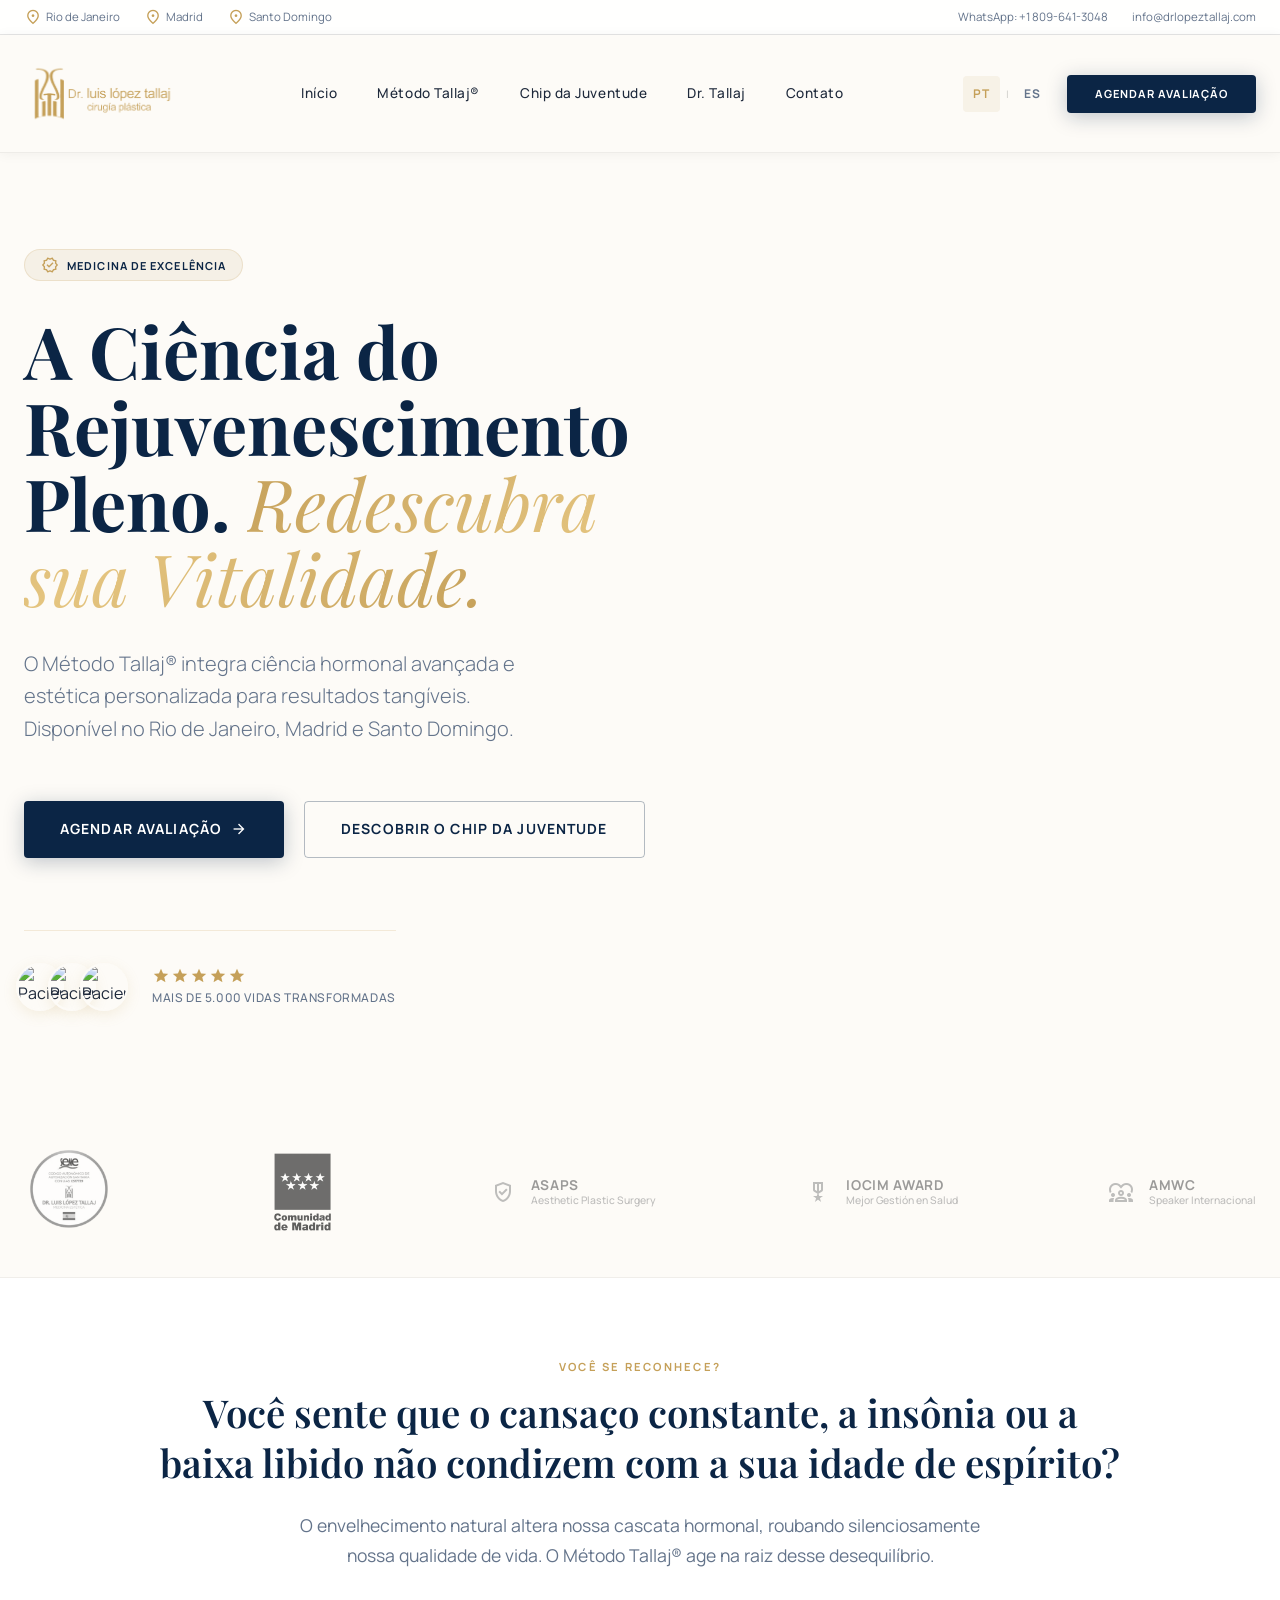
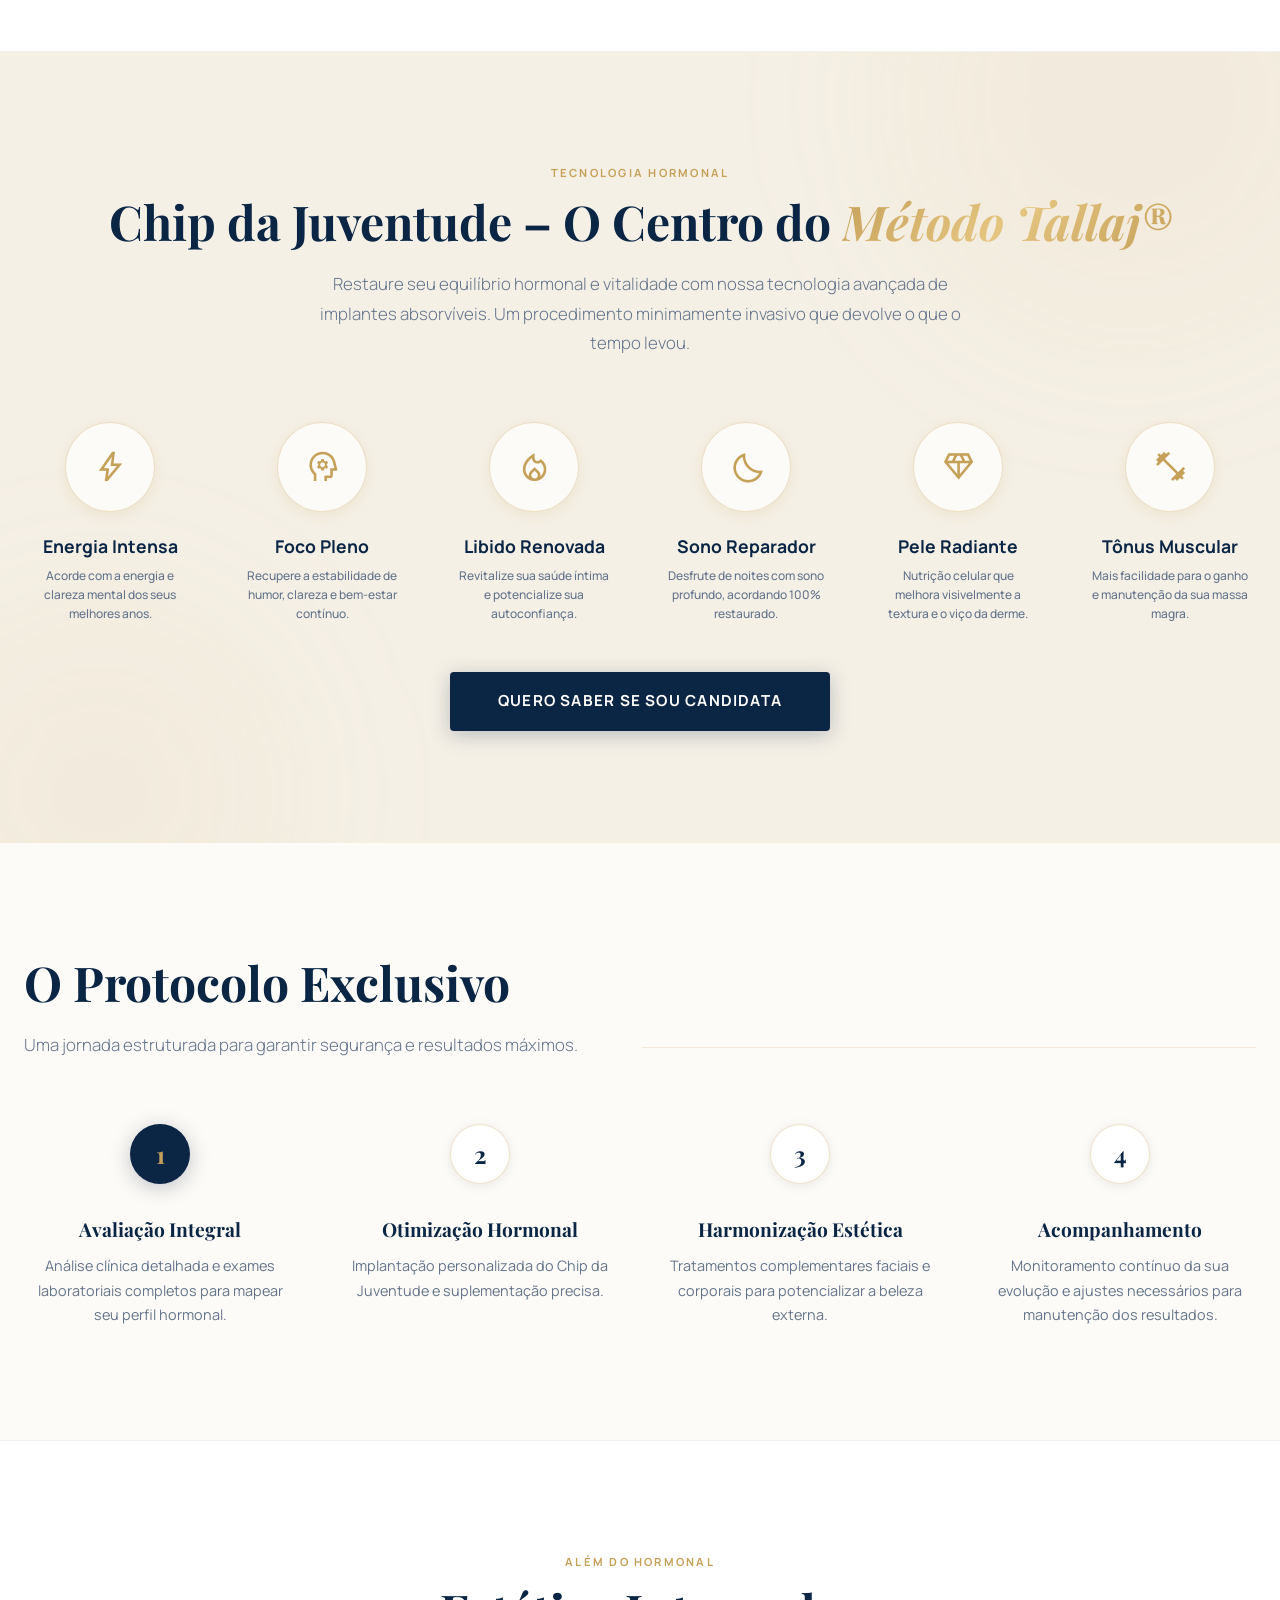
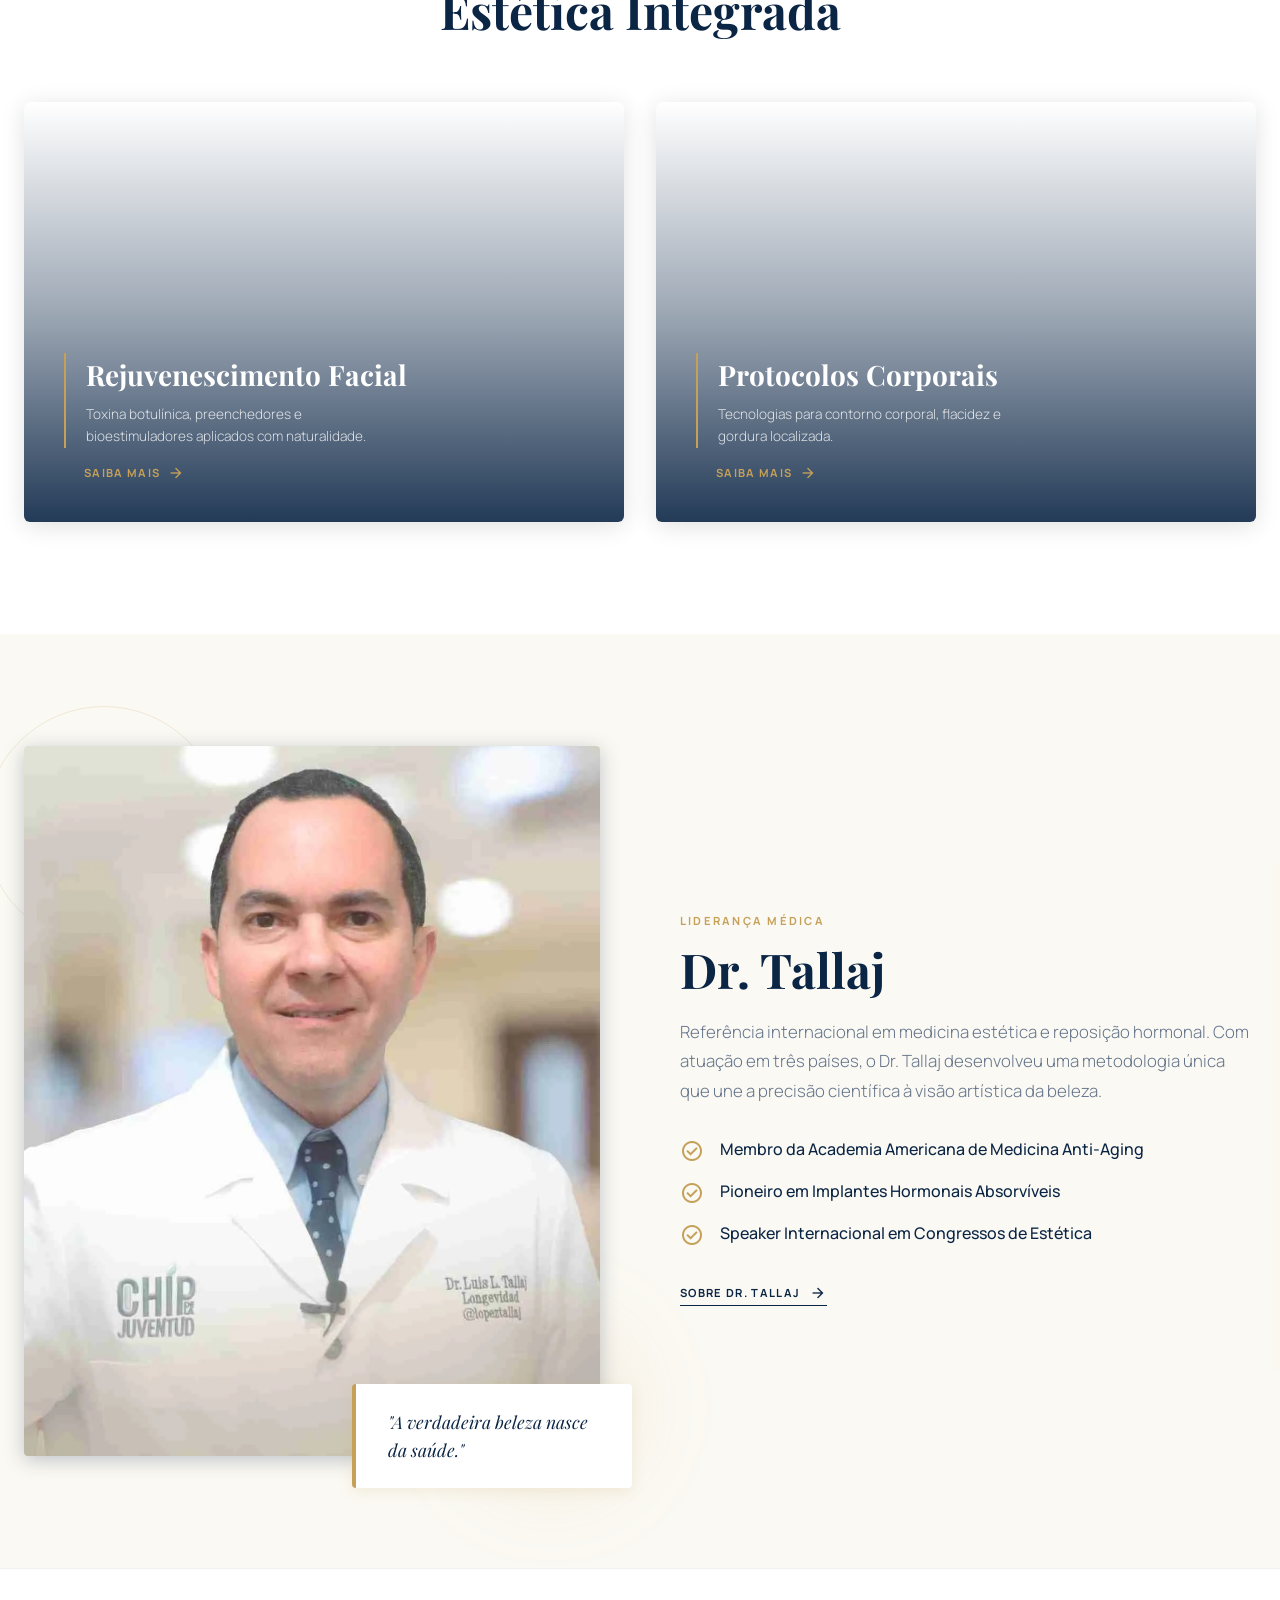
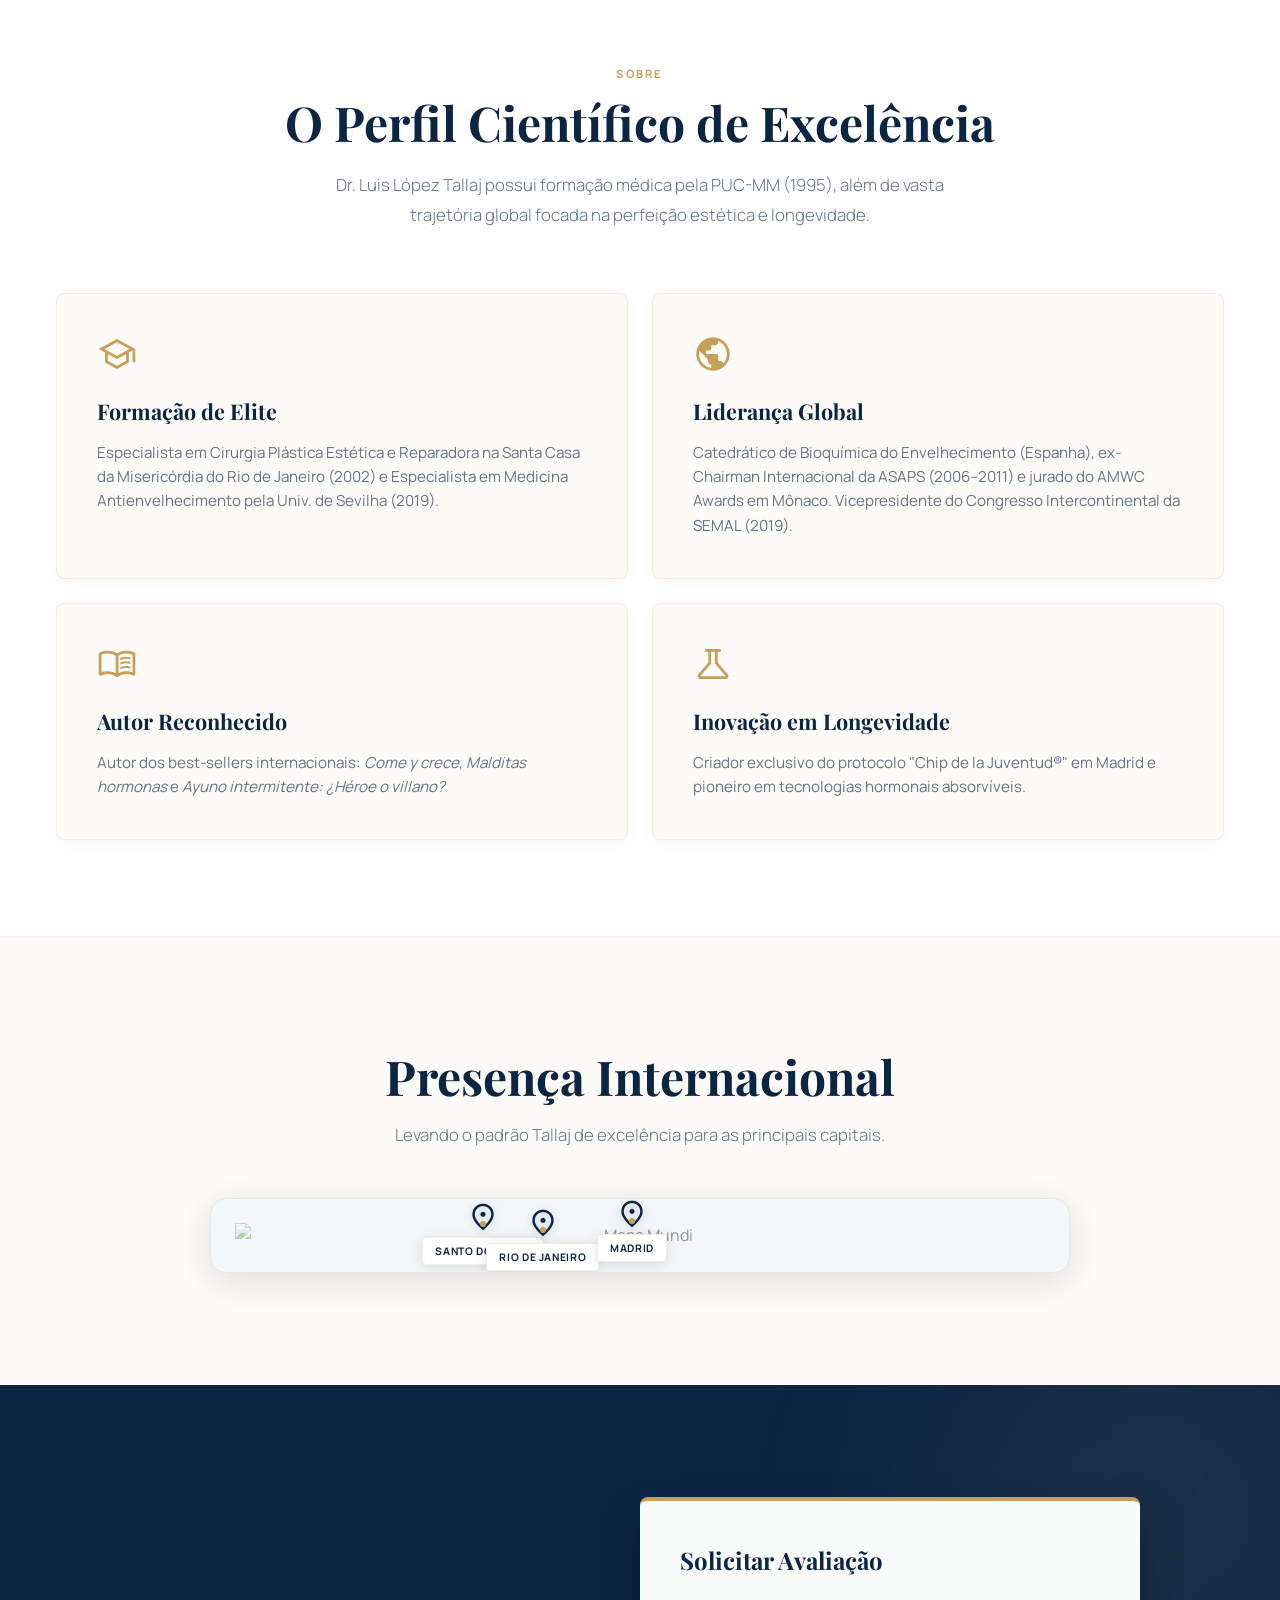
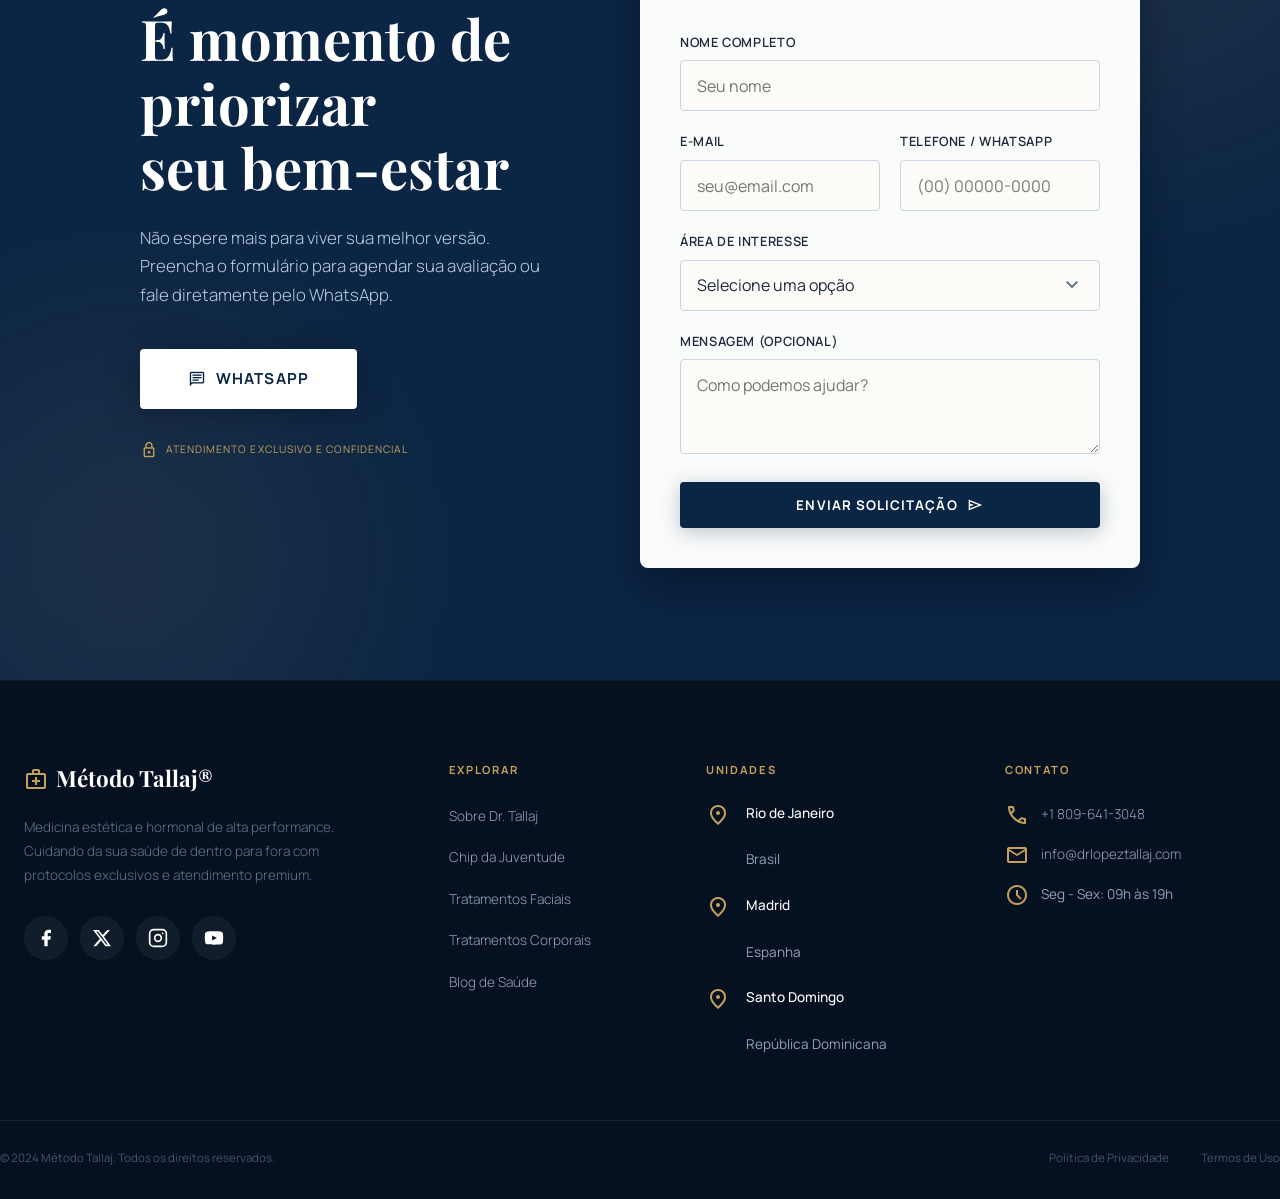
==== index.html @ 109f827b "Sitio inicial Método Tallaj" ====
<!doctype html>
<html lang="pt-BR">
  <head>
    <meta charset="UTF-8" />
    <meta name="viewport" content="width=device-width, initial-scale=1.0" />
    <title>Método Tallaj® – Medicina de Excelência</title>
    <meta
      name="description"
      content="O Método Tallaj® integra ciência hormonal avançada e estética personalizada. Disponível no Rio de Janeiro, Madrid e Santo Domingo."
    />
    <link rel="canonical" href="https://metodotallaj.com/" />
    <link rel="alternate" hreflang="pt-BR" href="./" />
    <link rel="alternate" hreflang="es" href="./es/" />
    <link rel="preconnect" href="https://fonts.googleapis.com" />
    <link rel="preconnect" href="https://fonts.gstatic.com" crossorigin />
    <link
      href="https://fonts.googleapis.com/css2?family=Manrope:wght@300;400;500;600;700&family=Playfair+Display:ital,wght@0,400;0,500;0,600;0,700;1,400&display=swap"
      rel="stylesheet"
    />
    <link
      href="https://fonts.googleapis.com/css2?family=Material+Symbols+Outlined:opsz,wght,FILL,GRAD@20..48,100..700,0..1,-50..200"
      rel="stylesheet"
    />
    <link rel="stylesheet" href="style.css" />
  </head>
  <body>
    <!-- TOP BAR -->
    <div class="topbar">
      <div class="container topbar-inner">
        <div class="topbar-locations">
          <span class="topbar-item"
            ><span class="material-symbols-outlined icon-sm gold"
              >location_on</span
            >
            Rio de Janeiro</span
          >
          <span class="topbar-item"
            ><span class="material-symbols-outlined icon-sm gold"
              >location_on</span
            >
            Madrid</span
          >
          <span class="topbar-item"
            ><span class="material-symbols-outlined icon-sm gold"
              >location_on</span
            >
            Santo Domingo</span
          >
        </div>
        <div class="topbar-contact">
          <a href="https://wa.me/18096413048">WhatsApp: +1 809-641-3048</a>
          <a href="mailto:info@drlopeztallaj.com">info@drlopeztallaj.com</a>
        </div>
      </div>
    </div>

    <!-- HEADER -->
    <header class="site-header" id="site-header">
      <div class="container header-inner">
        <a
          href="#"
          class="logo-link"
          aria-label="Método Tallaj – Página Inicial"
        >
          <div
            aria-label="Dr. Luis López Tallaj Logo"
            role="img"
            style="
              height: 85px;
              aspect-ratio: 642 / 347;
              background-color: var(--secondary);
              -webkit-mask-image: url('./images/Dr-Lopez-Tallaj-logo.png');
              -webkit-mask-size: contain;
              -webkit-mask-repeat: no-repeat;
              -webkit-mask-position: left center;
              mask-image: url('./images/Dr-Lopez-Tallaj-logo.png');
              mask-size: contain;
              mask-repeat: no-repeat;
              mask-position: left center;
            "
          ></div>
        </a>
        <nav class="main-nav" aria-label="Navegação Principal">
          <a href="#" class="nav-link">Início</a>
          <a href="#features" class="nav-link">Método Tallaj®</a>
          <a href="#features" class="nav-link">Chip da Juventude</a>
          <a href="#biography" class="nav-link">Dr. Tallaj</a>
          <a href="#contact" class="nav-link">Contato</a>
        </nav>
        <div class="header-actions">
          <div class="lang-switcher">
            <a href="./" class="lang-btn lang-btn-active" aria-label="Versão em Português">PT</a>
            <span class="lang-sep">|</span>
            <a href="./es/" class="lang-btn" aria-label="Versión en Español">ES</a>
          </div>
          <a href="#contact" class="btn btn-primary btn-sm hide-sm"
            >AGENDAR AVALIAÇÃO</a
          >
          <button
            class="menu-toggle"
            id="menu-toggle"
            aria-label="Abrir menu"
            aria-expanded="false"
          >
            <span class="material-symbols-outlined">menu</span>
          </button>
        </div>
      </div>
      <!-- Mobile Nav -->
      <div class="mobile-nav" id="mobile-nav" aria-hidden="true">
        <a href="#" class="nav-link">Início</a>
        <a href="#features" class="nav-link">Método Tallaj®</a>
        <a href="#features" class="nav-link">Chip da Juventude</a>
        <a href="#biography" class="nav-link">Dr. Tallaj</a>
        <a href="#contact" class="nav-link">Contato</a>
        <a href="#contact" class="btn btn-primary" style="margin-top: 1rem"
          >AGENDAR AVALIAÇÃO</a
        >
      </div>
    </header>

    <main>
      <!-- HERO -->
      <section class="hero" id="hero">
        <div
          class="hero-bg"
          style="
            background-image:
              linear-gradient(
                to right,
                rgba(253, 251, 247, 0.97) 0%,
                rgba(253, 251, 247, 0.8) 40%,
                rgba(253, 251, 247, 0.1) 100%
              ),
              url(&quot;https://lh3.googleusercontent.com/aida-public/[base64]&quot;);
          "
          aria-hidden="true"
        ></div>
        <div class="container hero-content">
          <div class="hero-text">
            <div class="badge">
              <span class="material-symbols-outlined icon-sm gold"
                >verified</span
              >
              Medicina de Excelência
            </div>
            <h1 class="hero-title">
              A Ciência do Rejuvenescimento Pleno.
              <span class="text-gold-gradient italic"
                >Redescubra sua Vitalidade.</span
              >
            </h1>
            <p class="hero-desc">
              O Método Tallaj® integra ciência hormonal avançada e estética
              personalizada para resultados tangíveis. Disponível no Rio de Janeiro, Madrid e Santo
              Domingo.
            </p>
            <div class="hero-ctas">
              <a href="#contact" class="btn btn-primary btn-lg"
                >Agendar Avaliação
                <span class="material-symbols-outlined icon-sm"
                  >arrow_forward</span
                ></a
              >
              <a href="#features" class="btn btn-outline btn-lg"
                >Descobrir o Chip da Juventude</a
              >
            </div>
            <div class="hero-social-proof">
              <div class="avatars">
                <img
                  src="https://lh3.googleusercontent.com/aida-public/[base64]"
                  alt="Paciente"
                />
                <img
                  src="https://lh3.googleusercontent.com/aida-public/[base64]"
                  alt="Paciente"
                />
                <img
                  src="https://lh3.googleusercontent.com/aida-public/[base64]"
                  alt="Paciente"
                />
              </div>
              <div>
                <div class="stars" aria-label="Avaliação 5 estrelas">
                  <span class="material-symbols-outlined filled gold icon-sm"
                    >star</span
                  >
                  <span class="material-symbols-outlined filled gold icon-sm"
                    >star</span
                  >
                  <span class="material-symbols-outlined filled gold icon-sm"
                    >star</span
                  >
                  <span class="material-symbols-outlined filled gold icon-sm"
                    >star</span
                  >
                  <span class="material-symbols-outlined filled gold icon-sm"
                    >star</span
                  >
                </div>
                <p class="proof-text">Mais de 5.000 vidas transformadas</p>
              </div>
            </div>
          </div>
        </div>
      </section>

      <!-- LOGO / TRUST BAR -->
      <section class="trust-bar bg-white">
        <div class="container trust-inner">
          <div class="trust-logo">
            <a href="https://www.seme.org/medicos/directorio/luis-jose-lopez-tallaj-2839" target="_blank" rel="noopener" aria-label="Verificar en SEME – Sociedad Española de Medicina Estética">
              <img src="./images/SEME-dr-tallaj-300x300.webp" alt="Sello SEME – Dr. Luis López Tallaj, Medicina Estética, CS17739" style="width: 90px; height: 90px; object-fit: contain;" />
            </a>
          </div>
          <div class="trust-logo">
            <a href="./documentos/240208-HOJA-VISIBILIDAD.pdf" target="_blank" rel="noopener" aria-label="Ver documento de autorización – Comunidad de Madrid">
              <img src="./images/comunidad-de-madrid-2-231x300.webp" alt="Comunidad de Madrid – Autorización Sanitaria" style="width: 75px; height: 90px; object-fit: contain;" />
            </a>
          </div>
          <div class="trust-logo">
            <span class="material-symbols-outlined icon-xl">verified_user</span>
            <span class="trust-text">ASAPS<br><small>Aesthetic Plastic Surgery</small></span>
          </div>
          <div class="trust-logo">
            <span class="material-symbols-outlined icon-xl">military_tech</span>
            <span class="trust-text">IOCIM Award<br><small>Mejor Gestión en Salud</small></span>
          </div>
          <div class="trust-logo">
            <span class="material-symbols-outlined icon-xl">diversity_1</span>
            <span class="trust-text">AMWC<br><small>Speaker Internacional</small></span>
          </div>
        </div>
      </section>

      <!-- O PROBLEMA (SINTONIZAÇÃO EMOCIONAL) -->
      <section class="problem-section bg-light">
        <div class="container narrow center">
          <span class="eyebrow">Você se reconhece?</span>
          <h2 class="problem-title">Você sente que o cansaço constante, a insônia ou a baixa libido não condizem com a sua idade de espírito?</h2>
          <p class="problem-desc">O envelhecimento natural altera nossa cascata hormonal, roubando silenciosamente nossa qualidade de vida. O Método Tallaj® age na raiz desse desequilíbrio.</p>
        </div>
      </section>

      <!-- FEATURES / CHIP DA JUVENTUDE -->
      <section class="features-section" id="features">
        <div class="blob blob-tr"></div>
        <div class="blob blob-bl"></div>
        <div class="container rel-z">
          <div class="section-header center">
            <span class="eyebrow">Tecnologia Hormonal</span>
            <h2 class="section-title">
              Chip da Juventude – O Centro do
              <span class="italic text-gold-gradient">Método Tallaj®</span>
            </h2>
            <p class="section-desc">
              Restaure seu equilíbrio hormonal e vitalidade com nossa tecnologia
              avançada de implantes absorvíveis. Um procedimento minimamente
              invasivo que devolve o que o tempo levou.
            </p>
          </div>
          <div class="features-grid">
            <div class="feature-item">
              <div class="feature-icon">
                <span class="material-symbols-outlined gold">bolt</span>
              </div>
              <h3>Energia Intensa</h3>
              <p>Acorde com a energia e clareza mental dos seus melhores anos.</p>
            </div>
            <div class="feature-item">
              <div class="feature-icon">
                <span class="material-symbols-outlined gold">psychology</span>
              </div>
              <h3>Foco Pleno</h3>
              <p>Recupere a estabilidade de humor, clareza e bem-estar contínuo.</p>
            </div>
            <div class="feature-item">
              <div class="feature-icon">
                <span class="material-symbols-outlined gold"
                  >local_fire_department</span
                >
              </div>
              <h3>Libido Renovada</h3>
              <p>Revitalize sua saúde íntima e potencialize sua autoconfiança.</p>
            </div>
            <div class="feature-item">
              <div class="feature-icon">
                <span class="material-symbols-outlined gold">bedtime</span>
              </div>
              <h3>Sono Reparador</h3>
              <p>Desfrute de noites com sono profundo, acordando 100% restaurado.</p>
            </div>
            <div class="feature-item">
              <div class="feature-icon">
                <span class="material-symbols-outlined gold">diamond</span>
              </div>
              <h3>Pele Radiante</h3>
              <p>Nutrição celular que melhora visivelmente a textura e o viço da derme.</p>
            </div>
            <div class="feature-item">
              <div class="feature-icon">
                <span class="material-symbols-outlined gold"
                  >fitness_center</span
                >
              </div>
              <h3>Tônus Muscular</h3>
              <p>Mais facilidade para o ganho e manutenção da sua massa magra.</p>
            </div>
          </div>
          <div class="center-btn">
            <a href="#contact" class="btn btn-primary btn-xl"
              >Quero saber se sou candidata</a
            >
          </div>
        </div>
      </section>

      <!-- PROTOCOLO -->
      <section class="protocol-section" id="protocol">
        <div class="container">
          <div class="protocol-header">
            <div>
              <h2 class="section-title navy">O Protocolo Exclusivo</h2>
              <p class="section-desc">
                Uma jornada estruturada para garantir segurança e resultados
                máximos.
              </p>
            </div>
            <div class="protocol-divider hide-sm"></div>
          </div>
          <div class="protocol-steps">
            <div class="step-line"></div>
            <div class="protocol-grid">
              <div class="protocol-step">
                <div class="step-number active">1</div>
                <div class="step-body">
                  <h3>Avaliação Integral</h3>
                  <p>
                    Análise clínica detalhada e exames laboratoriais completos
                    para mapear seu perfil hormonal.
                  </p>
                </div>
              </div>
              <div class="protocol-step">
                <div class="step-number">2</div>
                <div class="step-body">
                  <h3>Otimização Hormonal</h3>
                  <p>
                    Implantação personalizada do Chip da Juventude e
                    suplementação precisa.
                  </p>
                </div>
              </div>
              <div class="protocol-step">
                <div class="step-number">3</div>
                <div class="step-body">
                  <h3>Harmonização Estética</h3>
                  <p>
                    Tratamentos complementares faciais e corporais para
                    potencializar a beleza externa.
                  </p>
                </div>
              </div>
              <div class="protocol-step">
                <div class="step-number">4</div>
                <div class="step-body">
                  <h3>Acompanhamento</h3>
                  <p>
                    Monitoramento contínuo da sua evolução e ajustes necessários
                    para manutenção dos resultados.
                  </p>
                </div>
              </div>
            </div>
          </div>
        </div>
      </section>

      <!-- ESTÉTICA -->
      <section class="aesthetics-section" id="aesthetics">
        <div class="container">
          <div class="section-header center">
            <span class="eyebrow">Além do Hormonal</span>
            <h2 class="section-title navy">Estética Integrada</h2>
          </div>
          <div class="aesthetics-grid">
            <div class="aesthetics-card">
              <div
                class="aesthetics-bg"
                style="
                  background-image: url(&quot;https://lh3.googleusercontent.com/aida-public/[base64]&quot;);
                "
                aria-label="Rejuvenescimento facial"
                role="img"
              ></div>
              <div class="aesthetics-overlay"></div>
              <div class="aesthetics-content">
                <div class="aesthetics-text">
                  <h3>Rejuvenescimento Facial</h3>
                  <p>
                    Toxina botulínica, preenchedores e bioestimuladores
                    aplicados com naturalidade.
                  </p>
                </div>
                <a href="#" class="aesthetics-link"
                  >Saiba mais
                  <span class="material-symbols-outlined icon-sm"
                    >arrow_forward</span
                  ></a
                >
              </div>
            </div>
            <div class="aesthetics-card">
              <div
                class="aesthetics-bg"
                style="
                  background-image: url(&quot;https://lh3.googleusercontent.com/aida-public/[base64]&quot;);
                "
                aria-label="Protocolos corporais"
                role="img"
              ></div>
              <div class="aesthetics-overlay"></div>
              <div class="aesthetics-content">
                <div class="aesthetics-text">
                  <h3>Protocolos Corporais</h3>
                  <p>
                    Tecnologias para contorno corporal, flacidez e gordura
                    localizada.
                  </p>
                </div>
                <a href="#" class="aesthetics-link"
                  >Saiba mais
                  <span class="material-symbols-outlined icon-sm"
                    >arrow_forward</span
                  ></a
                >
              </div>
            </div>
          </div>
        </div>
      </section>

      <!-- LÍDER -->
      <section class="leader-section" id="leader">
        <div class="container">
          <div class="leader-grid">
            <div class="leader-img-wrap">
              <div class="leader-circle-deco"></div>
              <div class="leader-blob-deco"></div>
              <div class="leader-img-inner">
                <img
                  src="./images/Dr-Lopez-Tallaj.jpg"
                  alt="Dr. Luis López Tallaj"
                  style="object-fit: cover; object-position: top center;"
                />
              </div>
              <div class="leader-quote-card">
                <p>"A verdadeira beleza nasce da saúde."</p>
              </div>
            </div>
            <div class="leader-body">
              <span class="eyebrow">Liderança Médica</span>
              <h2 class="section-title navy">Dr. Tallaj</h2>
              <p class="section-desc">
                Referência internacional em medicina estética e reposição
                hormonal. Com atuação em três países, o Dr. Tallaj desenvolveu
                uma metodologia única que une a precisão científica à visão
                artística da beleza.
              </p>
              <ul class="check-list">
                <li>
                  <span class="material-symbols-outlined gold"
                    >check_circle</span
                  >
                  Membro da Academia Americana de Medicina Anti-Aging
                </li>
                <li>
                  <span class="material-symbols-outlined gold"
                    >check_circle</span
                  >
                  Pioneiro em Implantes Hormonais Absorvíveis
                </li>
                <li>
                  <span class="material-symbols-outlined gold"
                    >check_circle</span
                  >
                  Speaker Internacional em Congressos de Estética
                </li>
              </ul>
              <a href="#biography" class="link-arrow"
                >Sobre Dr. Tallaj
                <span class="material-symbols-outlined icon-sm"
                  >arrow_forward</span
                ></a
              >
            </div>
          </div>
        </div>
      </section>

      <!-- BIOGRAFIA ESTRATÉGICA -->
      <section class="biography-section" id="biography">
        <div class="container">
          <div class="section-header center">
            <span class="eyebrow">Sobre</span>
            <h2 class="section-title navy">O Perfil Científico de Excelência</h2>
            <p class="section-desc">Dr. Luis López Tallaj possui formação médica pela PUC-MM (1995), além de vasta trajetória global focada na perfeição estética e longevidade.</p>
          </div>
          
          <div class="bio-cards-grid">
            <div class="bio-card">
              <span class="material-symbols-outlined icon-lg gold">school</span>
              <h3>Formação de Elite</h3>
              <p>Especialista em Cirurgia Plástica Estética e Reparadora na Santa Casa da Misericórdia do Rio de Janeiro (2002) e Especialista em Medicina Antienvelhecimento pela Univ. de Sevilha (2019).</p>
            </div>
            <div class="bio-card">
              <span class="material-symbols-outlined icon-lg gold">public</span>
              <h3>Liderança Global</h3>
              <p>Catedrático de Bioquímica do Envelhecimento (Espanha), ex-Chairman Internacional da ASAPS (2006–2011) e jurado do AMWC Awards em Mônaco. Vicepresidente do Congresso Intercontinental da SEMAL (2019).</p>
            </div>
            <div class="bio-card">
              <span class="material-symbols-outlined icon-lg gold">menu_book</span>
              <h3>Autor Reconhecido</h3>
              <p>Autor dos best-sellers internacionais: <em>Come y crece</em>, <em>Malditas hormonas</em> e <em>Ayuno intermitente: ¿Héroe o villano?</em></p>
            </div>
            <div class="bio-card">
              <span class="material-symbols-outlined icon-lg gold">science</span>
              <h3>Inovação em Longevidade</h3>
              <p>Criador exclusivo do protocolo "Chip de la Juventud®️" em Madrid e pioneiro em tecnologias hormonais absorvíveis.</p>
            </div>
          </div>
        </div>
      </section>

      <!-- LOCALIZAÇÕES -->
      <section class="locations-section" id="locations">
        <div class="container center">
          <h2 class="section-title navy">Presença Internacional</h2>
          <p class="section-desc">
            Levando o padrão Tallaj de excelência para as principais capitais.
          </p>
          <div class="map-wrapper">
            <div class="map-inner">
              <img
                src="https://upload.wikimedia.org/wikipedia/commons/8/80/World_map_-_low_resolution.svg"
                alt="Mapa Mundi"
                class="world-map"
              />
              <div
                class="map-pin"
                style="top: 39.7%; left: 30.6%"
                data-city="Santo Domingo"
              >
                <span class="material-symbols-outlined pin-icon navy"
                  >location_on</span
                >
                <span class="pin-dot"></span>
                <span class="pin-label">Santo Domingo</span>
              </div>
              <div
                class="map-pin"
                style="top: 62.7%; left: 38%"
                data-city="Rio de Janeiro"
              >
                <span class="material-symbols-outlined pin-icon navy"
                  >location_on</span
                >
                <span class="pin-dot"></span>
                <span class="pin-label">Rio de Janeiro</span>
              </div>
              <div
                class="map-pin"
                style="top: 27.5%; left: 49%"
                data-city="Madrid"
              >
                <span class="material-symbols-outlined pin-icon navy"
                  >location_on</span
                >
                <span class="pin-dot"></span>
                <span class="pin-label">Madrid</span>
              </div>
            </div>
          </div>
        </div>
      </section>

      <!-- CONTACT & CTA -->
      <section class="cta-section" id="contact">
        <div class="cta-texture"></div>
        <div class="cta-glow cta-glow-r"></div>
        <div class="cta-glow cta-glow-l"></div>
        <div class="container rel-z">
          <div class="contact-grid">
            <div class="contact-text-col">
              <h2 class="cta-title">É momento de priorizar<br />seu bem-estar</h2>
              <p class="cta-desc">
                Não espere mais para viver sua melhor versão. Preencha o formulário para agendar sua avaliação ou fale diretamente pelo WhatsApp.
              </p>
              <div class="contact-methods">
                 <a
                  href="https://wa.me/18096413048"
                  target="_blank"
                  class="btn btn-white btn-xl whatsapp-btn"
                  ><span class="material-symbols-outlined icon-sm">chat</span> WHATSAPP</a
                >
              </div>
              <div class="cta-note" style="margin-top: 2rem;">
                <span class="material-symbols-outlined icon-sm gold">lock</span>
                <span>ATENDIMENTO EXCLUSIVO E CONFIDENCIAL</span>
              </div>
            </div>
            
            <div class="contact-form-wrapper">
              <form class="contact-form" action="#" method="POST" onsubmit="event.preventDefault(); alert('Formulário enviado com sucesso!');">
                <h3 class="form-title">Solicitar Avaliação</h3>
                
                <div class="form-group">
                  <label for="name">Nome Completo</label>
                  <input type="text" id="name" name="name" required placeholder="Seu nome" />
                </div>
                
                <div class="form-row">
                  <div class="form-group">
                    <label for="email">E-mail</label>
                    <input type="email" id="email" name="email" required placeholder="seu@email.com" />
                  </div>
                  <div class="form-group">
                    <label for="phone">Telefone / WhatsApp</label>
                    <input type="tel" id="phone" name="phone" required placeholder="(00) 00000-0000" />
                  </div>
                </div>
                
                <div class="form-group">
                  <label for="interest">Área de Interesse</label>
                  <div class="select-wrapper">
                    <select id="interest" name="interest" required>
                      <option value="" disabled selected>Selecione uma opção</option>
                      <option value="chip">Chip da Juventude</option>
                      <option value="facial">Rejuvenescimento Facial</option>
                      <option value="corporal">Protocolos Corporais</option>
                      <option value="outros">Outros / Dúvidas</option>
                    </select>
                    <span class="material-symbols-outlined select-icon">expand_more</span>
                  </div>
                </div>
                
                <div class="form-group">
                  <label for="message">Mensagem (Opcional)</label>
                  <textarea id="message" name="message" rows="3" placeholder="Como podemos ajudar?"></textarea>
                </div>
                
                <button type="submit" class="btn btn-primary submit-btn">
                  ENVIAR SOLICITAÇÃO
                  <span class="material-symbols-outlined icon-sm">send</span>
                </button>
              </form>
            </div>
          </div>
        </div>
      </section>
    </main>

    <!-- FOOTER -->
    <footer class="site-footer">
      <div class="container footer-grid">
        <div class="footer-brand">
          <h3>
            <span class="material-symbols-outlined gold">medical_services</span>
            Método Tallaj®
          </h3>
          <p>
            Medicina estética e hormonal de alta performance. Cuidando da sua
            saúde de dentro para fora com protocolos exclusivos e atendimento
            premium.
          </p>
          <div class="social-links">
            <a
              href="https://www.facebook.com/lopeztallaj/"
              target="_blank"
              rel="noopener"
              aria-label="Facebook"
              class="social-btn"
            >
              <svg width="20" height="20" fill="currentColor" viewBox="0 0 24 24">
                <path d="M18 2h-3a5 5 0 0 0-5 5v3H7v4h3v8h4v-8h3l1-4h-4V7a1 1 0 0 1 1-1h3z"/>
              </svg>
            </a>
            <a
              href="https://twitter.com/lopeztallaj"
              target="_blank"
              rel="noopener"
              aria-label="Twitter / X"
              class="social-btn"
            >
              <svg width="20" height="20" fill="currentColor" viewBox="0 0 24 24">
                <path d="M18.244 2.25h3.308l-7.227 8.26 8.502 11.24H16.17l-5.214-6.817L4.99 21.75H1.68l7.73-8.835L1.254 2.25H8.08l4.713 6.231zm-1.161 17.52h1.833L7.084 4.126H5.117z"/>
              </svg>
            </a>
            <a
              href="https://www.instagram.com/lopeztallaj/"
              target="_blank"
              rel="noopener"
              aria-label="Instagram"
              class="social-btn"
            >
              <svg width="20" height="20" fill="none" viewBox="0 0 24 24">
                <rect x="2" y="2" width="20" height="20" rx="5" stroke="currentColor" stroke-width="2"/>
                <circle cx="12" cy="12" r="4" stroke="currentColor" stroke-width="2"/>
                <circle cx="17.5" cy="6.5" r="1" fill="currentColor"/>
              </svg>
            </a>
            <a
              href="https://www.youtube.com/channel/UCkLq8UNz1O2B6h9zHLL292Q"
              target="_blank"
              rel="noopener"
              aria-label="YouTube"
              class="social-btn"
            >
              <svg width="20" height="20" fill="currentColor" viewBox="0 0 24 24">
                <path d="M22.54 6.42a2.78 2.78 0 0 0-1.95-1.96C18.88 4 12 4 12 4s-6.88 0-8.59.46A2.78 2.78 0 0 0 1.46 6.42 29 29 0 0 0 1 12a29 29 0 0 0 .46 5.58 2.78 2.78 0 0 0 1.95 1.96C5.12 20 12 20 12 20s6.88 0 8.59-.46a2.78 2.78 0 0 0 1.95-1.96A29 29 0 0 0 23 12a29 29 0 0 0-.46-5.58z"/>
                <polygon points="9.75 15.02 15.5 12 9.75 8.98 9.75 15.02" fill="#051120"/>
              </svg>
            </a>
          </div>
        </div>
        <div class="footer-col">
          <h4>Explorar</h4>
          <ul>
            <li><a href="#leader">Sobre Dr. Tallaj</a></li>
            <li><a href="#features">Chip da Juventude</a></li>
            <li><a href="#aesthetics">Tratamentos Faciais</a></li>
            <li><a href="#aesthetics">Tratamentos Corporais</a></li>
            <li><a href="#">Blog de Saúde</a></li>
          </ul>
        </div>
        <div class="footer-col">
          <h4>Unidades</h4>
          <ul class="location-list">
            <li>
              <span class="material-symbols-outlined gold">location_on</span
              ><span
                ><strong>Rio de Janeiro</strong><br />Brasil</span
              >
            </li>
            <li>
              <span class="material-symbols-outlined gold">location_on</span
              ><span
                ><strong>Madrid</strong><br />Espanha</span
              >
            </li>
            <li>
              <span class="material-symbols-outlined gold">location_on</span
              ><span><strong>Santo Domingo</strong><br />República Dominicana</span>
            </li>
          </ul>
        </div>
        <div class="footer-col">
          <h4>Contato</h4>
          <ul class="contact-list">
            <li>
              <span class="material-symbols-outlined gold">call</span
              ><a href="tel:+18096413048">+1 809-641-3048</a>
            </li>
            <li>
              <span class="material-symbols-outlined gold">mail</span
              ><a href="mailto:info@drlopeztallaj.com"
                >info@drlopeztallaj.com</a
              >
            </li>
            <li>
              <span class="material-symbols-outlined gold">schedule</span
              ><span>Seg - Sex: 09h às 19h</span>
            </li>
          </ul>
        </div>
      </div>
      <div class="footer-bottom">
        <p>© 2024 Método Tallaj. Todos os direitos reservados.</p>
        <div class="footer-legal">
          <a href="#">Política de Privacidade</a>
          <a href="#">Termos de Uso</a>
        </div>
      </div>
    </footer>

    <script src="script.js"></script>
  </body>
</html>
---- style.css ----
/* =========================================
   MÉTODO TALLAJ® – style.css
   ========================================= */

/* --- TOKENS -------------------------------- */
:root {
  --primary:   #0B2545;
  --secondary: #C5A059;
  --bg-light:  #FDFBF7;
  --beige:     #F5F0E6;
  --text-main: #1e293b;
  --text-muted:#64748b;
  --dark-foot: #051120;
  --shadow-gold: 0 4px 14px 0 rgba(197,160,89,.15);
  --shadow-navy: 0 4px 20px 0 rgba(11,37,69,.25);
  --font-sans: 'Manrope', sans-serif;
  --font-serif:'Playfair Display', serif;
  --max-w: 1280px;
  --max-w-narrow: 1024px;
}

/* --- RESET --------------------------------- */
*, *::before, *::after { box-sizing: border-box; margin: 0; padding: 0; }
html { scroll-behavior: smooth; }
body {
  font-family: var(--font-sans);
  background: var(--bg-light);
  color: var(--text-main);
  -webkit-font-smoothing: antialiased;
  line-height: 1.6;
  overflow-x: hidden; /* Prevent horizontal scrolling */
}
img { display:block; max-width:100%; }
a { text-decoration: none; color: inherit; }
ul { list-style: none; }
button { cursor: pointer; font-family: inherit; border: none; background: none; }

/* --- UTILITIES ----------------------------- */
.container      { max-width: var(--max-w); width: 100%; margin-inline: auto; padding-inline: 1.5rem; }
.narrow         { max-width: var(--max-w-narrow); }
.center         { text-align: center; }
.center-btn     { display:flex; justify-content:center; margin-top:3rem; }
.rel-z          { position:relative; z-index:1; }
.gold           { color: var(--secondary) !important; }
.navy           { color: var(--primary) !important; }
.italic         { font-style: italic; }
.hide-sm        { display:none; }

.text-gold-gradient {
  background: linear-gradient(135deg, #C5A059 0%, #E5C580 50%, #C5A059 100%);
  -webkit-background-clip: text;
  -webkit-text-fill-color: transparent;
  background-clip: text;
}

/* Material Icons helpers */
.material-symbols-outlined { vertical-align: middle; font-variation-settings:'FILL' 0; }
.material-symbols-outlined.filled { font-variation-settings:'FILL' 1; }
.icon-sm { font-size: 18px !important; }

/* --- BUTTONS ------------------------------- */
.btn {
  display: inline-flex; align-items: center; gap:.5rem;
  font-weight: 700; text-transform: uppercase; letter-spacing:.08em;
  border-radius: 4px; transition: all .25s ease;
  cursor: pointer;
}
.btn-primary {
  background: var(--primary); color:#fff;
  padding:.85rem 2.25rem;
  box-shadow: var(--shadow-navy);
}
.btn-primary:hover { background:#081d36; transform:translateY(-2px); box-shadow:0 8px 24px rgba(11,37,69,.3); }
.btn-outline {
  background: transparent; color: var(--primary);
  border: 1.5px solid rgba(11,37,69,.3);
  padding:.85rem 2.25rem;
}
.btn-outline:hover { background: var(--beige); }
.btn-white {
  background:#fff; color:var(--primary);
  padding:1.1rem 3rem;
  box-shadow: 0 4px 32px rgba(0,0,0,.25);
}
.btn-white:hover { background:var(--secondary); color:#fff; transform:translateY(-2px); }
.btn-sm  { padding:.65rem 1.75rem; font-size:.7rem; }
.btn-lg  { padding: 1rem 2.25rem; font-size:.875rem; }
.btn-xl  { font-size:.95rem; padding:1.1rem 3rem; }

/* --- EYEBROW / SECTION HEADERS ------------- */
.eyebrow {
  display:block; color:var(--secondary);
  font-weight:700; letter-spacing:.2em; font-size:.7rem;
  text-transform:uppercase; margin-bottom:.75rem;
}
.section-title {
  font-family: var(--font-serif); font-weight:700;
  font-size: clamp(1.75rem, 6vw, 3rem);
  color: var(--primary); line-height:1.15; margin-bottom:1.25rem;
  word-break: break-word; hyphens: auto;
}
.section-desc { color:var(--text-muted); font-size:1.05rem; font-weight:300; line-height:1.75; }
.section-header { margin-bottom:4rem; }
.section-header .section-desc { max-width:680px; margin-inline:auto; }

/* ==========================================
   TOPBAR
   ========================================== */
.topbar {
  background: rgba(255,255,255,.85);
  backdrop-filter: blur(8px);
  border-bottom: 1px solid #E5E5E5;
  font-size:.72rem; color: var(--text-muted);
  display:none;
}
.topbar-inner { display:flex; justify-content:space-between; align-items:center; padding-block:.5rem; }
.topbar-locations, .topbar-contact { display:flex; gap:1.5rem; }
.topbar-item { display:flex; align-items:center; gap:.25rem; }
.topbar-contact a:hover { color:var(--primary); transition:.2s; }

/* ==========================================
   HEADER
   ========================================== */
.site-header {
  position: sticky; top:0; z-index:100;
  background: rgba(253,251,247,.96);
  backdrop-filter: blur(12px);
  border-bottom: 1px solid rgba(0,0,0,.06);
  box-shadow: 0 1px 12px rgba(0,0,0,.05);
  transition: box-shadow .3s;
}
.header-inner { display:flex; align-items:center; justify-content:space-between; padding-block:1rem; }
.logo-link { display:flex; align-items:center; gap:.75rem; }
.logo-icon { width:36px; height:36px; color:var(--primary); transition:color .3s; }
.logo-link:hover .logo-icon { color:var(--secondary); }
.logo-text { font-family:var(--font-serif); font-size:1.2rem; font-weight:700; color:var(--primary); }
.main-nav { display:none; gap:2.5rem; align-items:center; }
.nav-link {
  font-size:.85rem; font-weight:500; color:var(--text-main);
  letter-spacing:.04em; transition:color .2s;
  position:relative;
}
.nav-link::after {
  content:''; position:absolute; bottom:-4px; left:0;
  width:100%; height:2px; background:var(--secondary);
  transform:scaleX(0); transform-origin:right;
  transition:transform .3s;
}
.nav-link:hover { color:var(--secondary); }
.nav-link:hover::after { transform:scaleX(1); transform-origin:left; }

/* Mobile menu toggle */
.menu-toggle { color:var(--primary); padding:.5rem; }
.menu-toggle .material-symbols-outlined { font-size:32px; }

/* Mobile nav drawer */
.mobile-nav {
  display:flex; flex-direction:column; gap:.75rem;
  padding:0 1.5rem;
  background:var(--bg-light);
  max-height:0; overflow:hidden;
  opacity:0;
  transition:max-height .4s ease, padding .4s ease, opacity .4s ease;
}
.mobile-nav.open { 
  max-height:400px; 
  padding:1.25rem 1.5rem 1.5rem; 
  border-top:1px solid rgba(0,0,0,.06);
  opacity:1;
}
.mobile-nav .nav-link { font-size:1rem; padding:.3rem 0; }
.header-actions { display:flex; align-items:center; gap:1rem; }

/* Language switcher */
.lang-switcher { display: flex; align-items: center; gap: 0.35rem; }
.lang-btn {
  font-size: 0.75rem; font-weight: 700; letter-spacing: 0.1em;
  color: var(--text-muted); padding: 0.5rem 0.6rem; border-radius: 4px;
  text-transform: uppercase; transition: color 0.2s, background 0.2s;
}
.lang-btn:hover { color: var(--primary); }
.lang-btn-active { color: var(--secondary) !important; background: rgba(197,160,89,0.1); }
.lang-sep { font-size: 0.65rem; color: rgba(0,0,0,0.2); }


/* ==========================================
   HERO
   ========================================== */
.hero { position:relative; background:var(--bg-light); overflow:hidden; }
.hero-bg {
  position:absolute; inset:0; background-size:cover; background-position:center;
  background-repeat:no-repeat;
}
.hero-content { position:relative; z-index:2; padding-block:6rem; display:flex; align-items:center; }
.hero-text { max-width:640px; display:flex; flex-direction:column; gap:2rem; align-items: flex-start; text-align: left; }
.badge {
  display:inline-flex; align-items:center; gap:.5rem;
  padding:.375rem 1rem; border-radius:999px; /* py-1.5 px-4 */
  background:var(--beige); border:1px solid rgba(197,160,89,.2);
  color:var(--primary); font-size:11px; font-weight:700; letter-spacing:.1em; text-transform:uppercase;
  width:fit-content;
}
.hero-title {
  font-family:var(--font-serif); font-size:clamp(2.5rem, 8vw, 4.5rem); /* text-4xl to text-7xl */
  font-weight:700; color:var(--primary); line-height:1.05;
  word-break: break-word; hyphens: auto;
}
.hero-title span { font-weight: 400; }
.hero-desc { color:var(--text-muted); font-size:clamp(1.125rem, 2vw, 1.25rem); /* text-lg to text-xl */ font-weight:300; line-height:1.625; max-width:540px; }
.hero-ctas { display:flex; flex-direction:column; gap:1.25rem; padding-top:1.5rem; }
@media (min-width: 640px) {
  .hero-ctas { flex-direction:row; }
}
.hero-social-proof {
  display:flex; align-items:center; gap:1.5rem;
  margin-top:2.5rem; padding-top:2rem;
  border-top:1px solid rgba(197,160,89,.2);
}
.avatars { display:flex; margin-left:-0.5rem; }
.avatars img {
  width:48px; height:48px; border-radius:50%;
  border:2px solid var(--bg-light); object-fit:cover;
  margin-left:-16px; box-shadow: var(--shadow-gold);
}
.avatars img:first-child { margin-left:0; }
.stars { display:flex; gap:1px; margin-bottom:.25rem; }
.proof-text { font-size:.75rem; color:var(--text-muted); font-weight:500; text-transform:uppercase; letter-spacing:.05em; }

/* ==========================================
   FEATURES
   ========================================== */
.features-section {
  padding-block:7rem; background:var(--beige);
  position:relative; overflow:hidden;
}
.blob {
  position:absolute; border-radius:50%;
  background: rgba(197,160,89,.06);
  filter:blur(80px); pointer-events:none;
}
.blob-tr { width:500px; height:500px; top:-200px; right:-100px; }
.blob-bl { width:400px; height:400px; bottom:-150px; left:-100px; }

.features-grid {
  display:grid;
  grid-template-columns:repeat(2,1fr);
  gap:2.5rem; margin-bottom:3rem;
}
.feature-item { display:flex; flex-direction:column; align-items:center; text-align:center; }
.feature-icon {
  width:90px; height:90px; border-radius:50%;
  background:var(--bg-light); border:1px solid rgba(197,160,89,.3);
  box-shadow:var(--shadow-gold);
  display:flex; align-items:center; justify-content:center;
  margin-bottom:1.25rem; transition:transform .3s, border-color .3s;
}
.feature-icon .material-symbols-outlined { font-size:2.2rem; }
.feature-item:hover .feature-icon { transform:scale(1.07); border-color:var(--secondary); }
.feature-item h3 { font-weight:700; color:var(--primary); font-size:1.1rem; margin-bottom:.4rem; }
.feature-item p { font-size:.75rem; color:var(--text-muted); font-weight:500; padding-inline:.5rem; }

/* ==========================================
   PROTOCOL
   ========================================== */
.protocol-section { padding-block:7rem; background:var(--bg-light); }
.protocol-header {
  display:flex; flex-direction:column; gap:1rem;
  margin-bottom:4rem;
}
.protocol-divider { flex:1; height:1px; background:rgba(197,160,89,.2); margin-left:3rem; align-self:flex-end; margin-bottom:.75rem; }
.protocol-steps { position:relative; }
.step-line {
  position:absolute; left:2rem; top:0; bottom:0;
  width:1px; background:rgba(197,160,89,.3);
}
.protocol-grid { display:grid; grid-template-columns:1fr; gap:3rem; position:relative; z-index:1; }
.protocol-step { display:flex; gap:1.5rem; align-items:flex-start; }
.step-number {
  width:60px; height:60px; border-radius:50%; flex-shrink:0;
  display:flex; align-items:center; justify-content:center;
  font-family:var(--font-serif); font-size:1.5rem; font-weight:700;
  background:#fff; color:var(--primary); border:1px solid rgba(197,160,89,.3);
  box-shadow:0 2px 12px rgba(0,0,0,.08);
  transition:background .3s, color .3s;
}
.step-number.active { background:var(--primary); color:var(--secondary); border-color:transparent; box-shadow:var(--shadow-navy); }
.protocol-step:hover .step-number { border-color:var(--secondary); color:var(--secondary); }
.step-body { padding-top:.4rem; }
.step-body h3 { font-family:var(--font-serif); font-size:1.2rem; color:var(--primary); font-weight:700; margin-bottom:.6rem; }
.step-body p { font-size:.9rem; color:var(--text-muted); line-height:1.7; }

/* ==========================================
   AESTHETICS
   ========================================== */
.aesthetics-section { padding-block:7rem; background:#fff; border-top:1px solid #f1f1f1; }
.aesthetics-grid { display:grid; grid-template-columns:1fr; gap:2rem; }
.aesthetics-card {
  position:relative; overflow:hidden; border-radius:6px;
  height:420px; box-shadow:0 4px 24px rgba(0,0,0,.12);
}
.aesthetics-bg {
  position:absolute; inset:0;
  background-size:cover; background-position:center;
  transition:transform .7s ease;
}
.aesthetics-card:hover .aesthetics-bg { transform:scale(1.05); }
.aesthetics-overlay {
  position:absolute; inset:0;
  background:linear-gradient(to top, rgba(11,37,69,.9) 0%, rgba(11,37,69,.4) 50%, transparent 100%);
}
.aesthetics-content {
  position:absolute; bottom:0; left:0; right:0;
  padding:2.5rem; color:#fff; display:flex; flex-direction:column; gap:1rem;
}
.aesthetics-text { border-left:2px solid var(--secondary); padding-left:1.25rem; }
.aesthetics-text h3 { font-family:var(--font-serif); font-size:1.75rem; font-weight:700; margin-bottom:.4rem; }
.aesthetics-text p { font-size:.85rem; color:rgba(255,255,255,.8); font-weight:300; line-height:1.6; max-width:320px; }
.aesthetics-link {
  display:inline-flex; align-items:center; gap:.4rem;
  font-size:.7rem; font-weight:700; text-transform:uppercase; letter-spacing:.12em;
  color:var(--secondary); padding-left:1.25rem;
  transition:color .2s;
}
.aesthetics-link:hover { color:#fff; }

/* ==========================================
   LEADER
   ========================================== */
.leader-section { padding-block:7rem; background:rgba(245,240,230,.3); overflow:hidden; }
.leader-grid { display:flex; flex-direction:column; gap:4rem; }
.leader-img-wrap { position:relative; }
.leader-circle-deco {
  position:absolute; top:-40px; left:-40px;
  width:240px; height:240px; border-radius:50%;
  border:1px solid rgba(197,160,89,.2);
  pointer-events:none;
}
.leader-blob-deco {
  position:absolute; bottom:-40px; right:-40px;
  width:180px; height:180px; border-radius:50%;
  background:rgba(197,160,89,.1); filter:blur(40px);
  pointer-events:none;
}
.leader-img-inner { position:relative; z-index:1; border-radius:4px; overflow:hidden; box-shadow:var(--shadow-navy); }
.leader-img-inner img { width:100%; height:auto; object-fit:cover; }
.leader-quote-card {
  position:absolute; bottom:-2rem; right:-2rem;
  background:#fff; padding:1.5rem 2rem;
  border-radius:4px; box-shadow:var(--shadow-gold);
  border-left:4px solid var(--secondary);
  max-width:280px; z-index:2;
}
.leader-quote-card p { font-family:var(--font-serif); font-size:1.1rem; font-style:italic; color:var(--primary); }
.leader-body { padding-top:1rem; }
.leader-body .section-title { margin-top:.5rem; }
.leader-body .section-desc { margin-bottom:2rem; }
.check-list { display:flex; flex-direction:column; gap:1rem; margin-bottom:2rem; }
.check-list li { display:flex; align-items:flex-start; gap:1rem; font-weight:500; color:var(--primary); }
.check-list .material-symbols-outlined { flex-shrink:0; margin-top:2px; }
.link-arrow {
  display:inline-flex; align-items:center; gap:.5rem;
  font-size:.7rem; font-weight:700; text-transform:uppercase;
  letter-spacing:.12em; color:var(--primary);
  border-bottom:1px solid var(--primary); padding-bottom:.2rem;
  transition:color .2s, border-color .2s;
}
.link-arrow:hover { color:var(--secondary); border-color:var(--secondary); }

/* ==========================================
   BIOGRAPHY
   ========================================== */
.biography-section { padding-block:6rem; background:#fff; border-top:1px solid #f1f1f1; }
.bio-body { margin-top:2rem; }
.bio-lead { font-size:1.1rem; color:var(--primary); font-weight:500; margin-bottom:2rem; }
.bio-list { display:flex; flex-direction:column; gap:1.25rem; }
.bio-list li { display:flex; align-items:flex-start; gap:1rem; color:var(--text-muted); font-weight:300; font-size:.95rem; line-height:1.7; }
.bio-list .material-symbols-outlined { flex-shrink:0; margin-top:2px; }
.bio-footer { margin-top:2.5rem; padding-top:2rem; border-top:1px solid #f1f1f1; }
.bio-closing { font-family:var(--font-serif); font-size:1.15rem; color:var(--primary); font-style:italic; text-align:center; }

/* ==========================================
   LOCATIONS
   ========================================== */
.locations-section { padding-block:7rem; background:var(--bg-light); border-top:1px solid #f1f1f1; }
.locations-section .section-title { margin-bottom:1rem; }
.locations-section .section-desc { margin-bottom:3rem; }
.map-wrapper {
  max-width:860px; margin-inline:auto;
  background:#F4F7F9; border-radius:16px;
  overflow:hidden; box-shadow:0 8px 40px rgba(0,0,0,.12);
  border:1px solid #e5e7ea; padding:1.5rem;
}
.map-inner { position:relative; width:100%; }
.world-map { width:100%; height:auto; opacity:.45; mix-blend-multiply; filter:contrast(1.1); }
.map-pin {
  position:absolute; display:flex; flex-direction:column; align-items:center;
  transform:translate(-50%,-100%);
}
.pin-icon { font-size:2rem; color:var(--primary); filter:drop-shadow(0 2px 4px rgba(0,0,0,.2)); transition:transform .3s; }
.map-pin:hover .pin-icon { transform:translateY(-4px); }
.pin-dot {
  position:absolute; bottom:6px; left:50%; transform:translateX(-50%);
  width:6px; height:6px; border-radius:50%;
  background:var(--secondary);
  animation:ping 1.5s cubic-bezier(0,0,.2,1) infinite;
}
.pin-label {
  position:absolute; top:calc(100% + 4px);
  background:#fff; padding:.3rem .75rem; border-radius:4px;
  box-shadow:0 2px 12px rgba(0,0,0,.12);
  font-size:.65rem; font-weight:700; color:var(--primary);
  border:1px solid rgba(197,160,89,.2); text-transform:uppercase;
  letter-spacing:.06em; white-space:nowrap;
  opacity:0; pointer-events:none;
  transition:opacity .3s;
}
.map-pin:hover .pin-label { opacity:1; }

@keyframes ping {
  0%    { transform:translateX(-50%) scale(1); opacity:.8; }
  75%,100% { transform:translateX(-50%) scale(2.5); opacity:0; }
}

/* ==========================================
   CONTACT & CTA FORM
   ========================================== */
.cta-section {
  background:var(--primary); padding-block:7rem;
  position:relative; overflow:hidden; padding-inline:1.5rem;
}
.cta-texture {
  position:absolute; inset:0;
  background-image:url('https://www.transparenttextures.com/patterns/cubes.png');
  opacity:.05; pointer-events:none;
}
.cta-glow { position:absolute; width:450px; height:450px; border-radius:50%; background:rgba(197,160,89,.08); filter:blur(100px); pointer-events:none; }
.cta-glow-r { top:-100px; right:-100px; }
.cta-glow-l { bottom:-100px; left:-100px; }

.contact-grid {
  display: flex;
  flex-direction: column;
  gap: 4rem;
  max-width: 1000px;
  margin-inline: auto;
}
.contact-text-col {
  flex: 1;
  display: flex;
  flex-direction: column;
  justify-content: center;
}
.cta-title {
  font-family:var(--font-serif); font-size:clamp(2rem,6vw,3.5rem);
  font-weight:700; color:#fff; line-height:1.15; margin-bottom:1.5rem;
  word-break: break-word; hyphens: auto;
}
.cta-desc {
  color:rgba(219,234,254,.85); font-size:1.05rem; font-weight:300;
  line-height:1.7; max-width:580px; margin-bottom:2.5rem;
}
.contact-methods {
  display: flex;
  gap: 1rem;
  flex-wrap: wrap;
}
.whatsapp-btn { gap: 0.6rem; }
.cta-note {
  display:inline-flex; align-items:center; gap:.5rem; margin-top:1.5rem;
  font-size:.65rem; text-transform:uppercase; letter-spacing:.1em;
  color:var(--secondary);
}

.contact-form-wrapper {
  flex: 1;
  background: rgba(255, 255, 255, 0.98);
  border-radius: 8px;
  padding: 2.5rem;
  box-shadow: 0 20px 40px rgba(0,0,0,0.3);
  position: relative;
  border-top: 4px solid var(--secondary);
}
.form-title {
  color: var(--primary);
  font-family: var(--font-serif);
  font-size: 1.5rem;
  font-weight: 700;
  margin-bottom: 2rem;
}
.contact-form {
  display: flex;
  flex-direction: column;
  gap: 1.25rem;
}
.form-row {
  display: flex;
  flex-direction: column;
  gap: 1.25rem;
}
.form-group {
  display: flex;
  flex-direction: column;
  gap: 0.5rem;
}
.form-group label {
  font-size: 0.8rem;
  font-weight: 600;
  color: var(--text-main);
  text-transform: uppercase;
  letter-spacing: 0.05em;
}
.form-group input,
.form-group textarea,
.form-group select {
  width: 100%;
  padding: 0.85rem 1rem;
  border: 1px solid #cbd5e1;
  border-radius: 4px;
  background: var(--bg-light);
  font-family: inherit;
  font-size: 1rem; /* >=16px prevents iOS zoom issue */
  color: var(--text-main);
  transition: border-color 0.2s, box-shadow 0.2s;
}
.form-group input:focus,
.form-group textarea:focus,
.form-group select:focus {
  outline: none;
  border-color: var(--secondary);
  box-shadow: 0 0 0 3px rgba(197, 160, 89, 0.15);
}
.form-group textarea {
  resize: vertical;
  min-height: 80px;
}
.select-wrapper {
  position: relative;
}
.select-wrapper select {
  appearance: none;
  -webkit-appearance: none;
  cursor: pointer;
  padding-right: 2.5rem;
}
.select-icon {
  position: absolute;
  right: 1rem;
  top: 50%;
  transform: translateY(-50%);
  pointer-events: none;
  color: var(--text-muted);
}
.submit-btn {
  width: 100%;
  justify-content: center;
  margin-top: 0.5rem;
}


/* ==========================================
   FOOTER
   ========================================== */
.site-footer { background:var(--dark-foot); color:#94a3b8; padding-block:5rem 2rem; border-top:1px solid rgba(255,255,255,.05); }
.footer-grid {
  display:grid; grid-template-columns:1fr;
  gap:3rem; margin-bottom:4rem;
}
.footer-brand h3 {
  display:flex; align-items:center; gap:.5rem;
  font-family:var(--font-serif); font-size:1.4rem;
  color:#fff; margin-bottom:1.25rem;
}
.footer-brand p { font-size:.85rem; font-weight:300; line-height:1.75; color:#64748b; margin-bottom:1.75rem; max-width:320px; }
.social-links { display:flex; gap:.75rem; }
.social-btn {
  width:44px; height:44px; border-radius:50%;
  background:rgba(255,255,255,.05); color:#fff;
  display:flex; align-items:center; justify-content:center;
  transition:background .25s, color .25s;
}
.social-btn:hover { background:var(--secondary); color:var(--primary); }
.footer-col h4 {
  color:var(--secondary); font-weight:700;
  text-transform:uppercase; letter-spacing:.15em;
  font-size:.7rem; margin-bottom:1.5rem;
}
.footer-col ul { display:flex; flex-direction:column; gap:1rem; }
.footer-col ul li a { font-size:.85rem; font-weight:300; transition:color .2s; }
.footer-col ul li a:hover { color:var(--secondary); }
.location-list { gap:1.5rem !important; }
.location-list li { display:flex; gap:1rem; align-items:flex-start; font-size:.85rem; }
.location-list strong { color:#fff; display:block; margin-bottom:.2rem; font-weight:500; }
.contact-list li { display:flex; align-items:center; gap:.75rem; font-size:.85rem; }
.contact-list a:hover { color:#fff; }
.footer-bottom {
  border-top:1px solid rgba(255,255,255,.08);
  padding-top:1.75rem;
  display:flex; flex-direction:column; gap:1rem; align-items:center;
  font-size:.72rem; color:#475569;
}
.footer-legal { display:flex; gap:2rem; }
.footer-legal a:hover { color:#fff; transition:.2s; }

/* ==========================================
   TRUST BAR & PROBLEM SECTION
   ========================================== */
.trust-bar { padding-block: 2.5rem; border-bottom: 1px solid rgba(0,0,0,0.05); }
.trust-inner { display: flex; flex-wrap: wrap; justify-content: center; gap: 3rem; opacity: 0.7; }
.trust-logo { display: flex; align-items: center; gap: 0.75rem; color: var(--text-muted); filter: grayscale(100%); transition: all 0.3s ease; }
.trust-logo:hover { filter: grayscale(0%); opacity: 1; color: var(--primary); transform: translateY(-2px); }
.trust-logo .material-symbols-outlined { color: var(--secondary); margin-right: 0.25rem;}
.trust-text { font-size: 0.85rem; font-weight: 700; text-transform: uppercase; letter-spacing: 0.05em; line-height: 1.2; text-align: left; }
.trust-text small { display: block; font-size: 0.65rem; font-weight: 500; text-transform: none; letter-spacing: 0; color: #94a3b8; }

.problem-section { padding-block: 5rem; background: #fff; border-bottom: 1px solid #f1f1f1; }
.problem-title { font-family: var(--font-serif); font-size: clamp(1.6rem, 3vw, 2.5rem); color: var(--primary); font-weight: 600; line-height: 1.3; margin-bottom: 1.5rem; }
.problem-desc { font-size: 1.1rem; color: var(--text-muted); line-height: 1.7; max-width: 720px; margin-inline: auto; }

/* ==========================================
   BIOGRAPHY CARDS
   ========================================== */
.bio-cards-grid { display: grid; grid-template-columns: 1fr; gap: 1.5rem; margin-top: 3rem; }
.bio-card { background: var(--bg-light); padding: 2.5rem; border-radius: 8px; border: 1px solid rgba(197,160,89,0.15); box-shadow: 0 4px 20px rgba(0,0,0,0.03); transition: transform 0.3s, box-shadow 0.3s; }
.bio-card:hover { transform: translateY(-4px); box-shadow: var(--shadow-gold); border-color: var(--secondary); }
.bio-card .icon-lg { font-size: 2.5rem; margin-bottom: 1.25rem; }
.bio-card h3 { font-family: var(--font-serif); font-size: 1.35rem; color: var(--primary); margin-bottom: 0.75rem; font-weight: 700; }
.bio-card p { font-size: 0.95rem; color: var(--text-muted); line-height: 1.6; }

@media (min-width: 640px) {
  .bio-cards-grid { grid-template-columns: repeat(2, 1fr); }
}

@media (min-width: 1024px) {
  .trust-inner { justify-content: space-between; }
  .bio-cards-grid { margin-top: 4rem; padding-inline: 2rem; }
}

/* ==========================================
   RESPONSIVE – TABLET & DESKTOP
   ========================================== */
@media (min-width:640px) {
  .hide-sm { display:inline-flex; }
  .topbar  { display:block; }
  .hero-ctas { flex-direction:row; }
  .form-row { flex-direction:row; }
  .form-row > * { flex:1; }
}

@media (min-width:768px) {
  .features-grid { grid-template-columns:repeat(3,1fr); }
  .aesthetics-grid { grid-template-columns:1fr 1fr; }
  .footer-grid { grid-template-columns:repeat(2,1fr); }
  .footer-bottom { flex-direction:row; justify-content:space-between; }
  .protocol-header { flex-direction:row; align-items:flex-end; }
  .step-line { display:none; }
  .protocol-grid { grid-template-columns:repeat(2,1fr); }
  .protocol-step { flex-direction:column; align-items:center; text-align:center; }
}

@media (min-width:1024px) {
  .main-nav { display:flex; }
  .menu-toggle { display:none; }
  .features-grid { grid-template-columns:repeat(6,1fr); }
  .protocol-grid { grid-template-columns:repeat(4,1fr); }
  .leader-grid { flex-direction:row; align-items:center; gap:5rem; }
  .leader-img-wrap { flex:1; }
  .leader-body { flex:1; }
  .footer-grid { grid-template-columns: 1.8fr 1fr 1.2fr 1.2fr; }
  .contact-grid { flex-direction:row; align-items:center; gap:5rem; }
}

/* ==========================================
   SCROLL REVEAL
   ========================================== */
.reveal-init {
  opacity: 0;
  transform: translateY(28px);
  transition: opacity .6s ease, transform .6s ease;
}
.reveal-init.revealed {
  opacity: 1;
  transform: translateY(0);
}

/* Active nav highlight */
.nav-link.nav-active { color: var(--secondary); }
.nav-link.nav-active::after { transform: scaleX(1); }
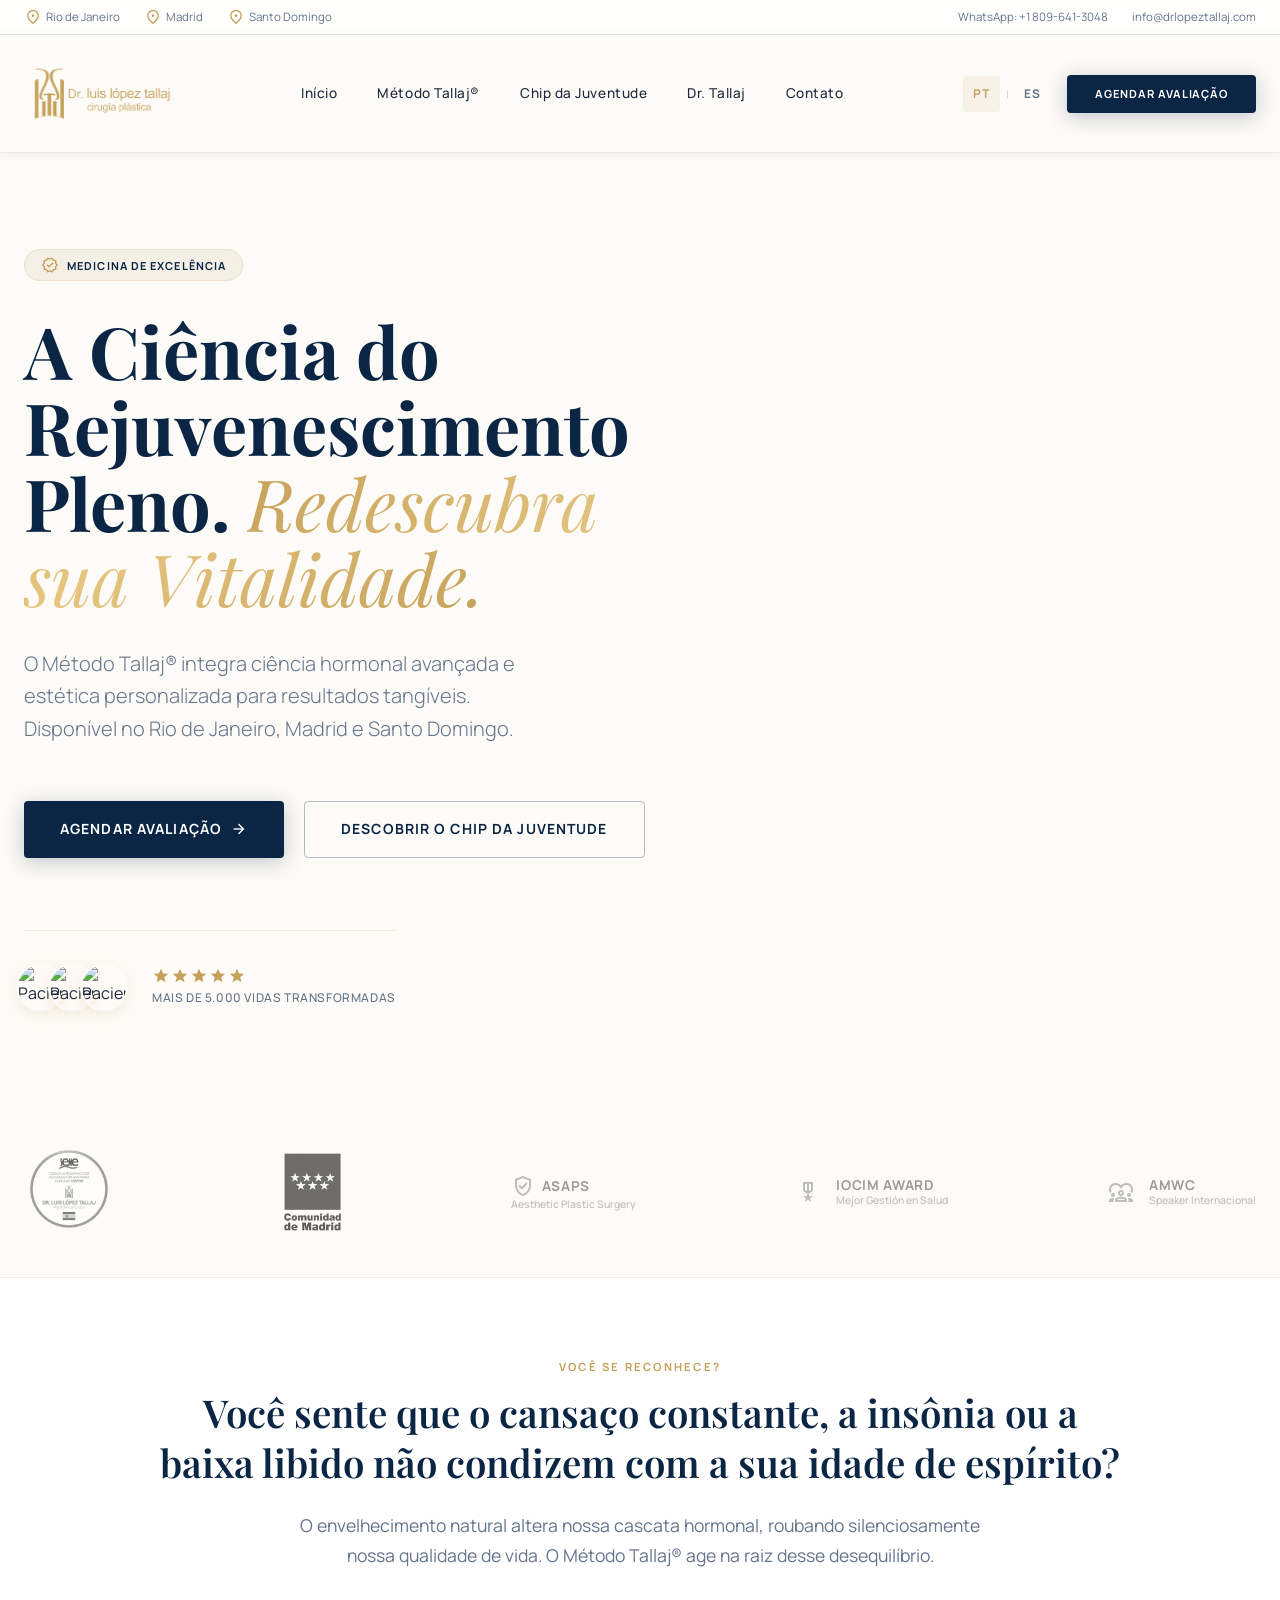
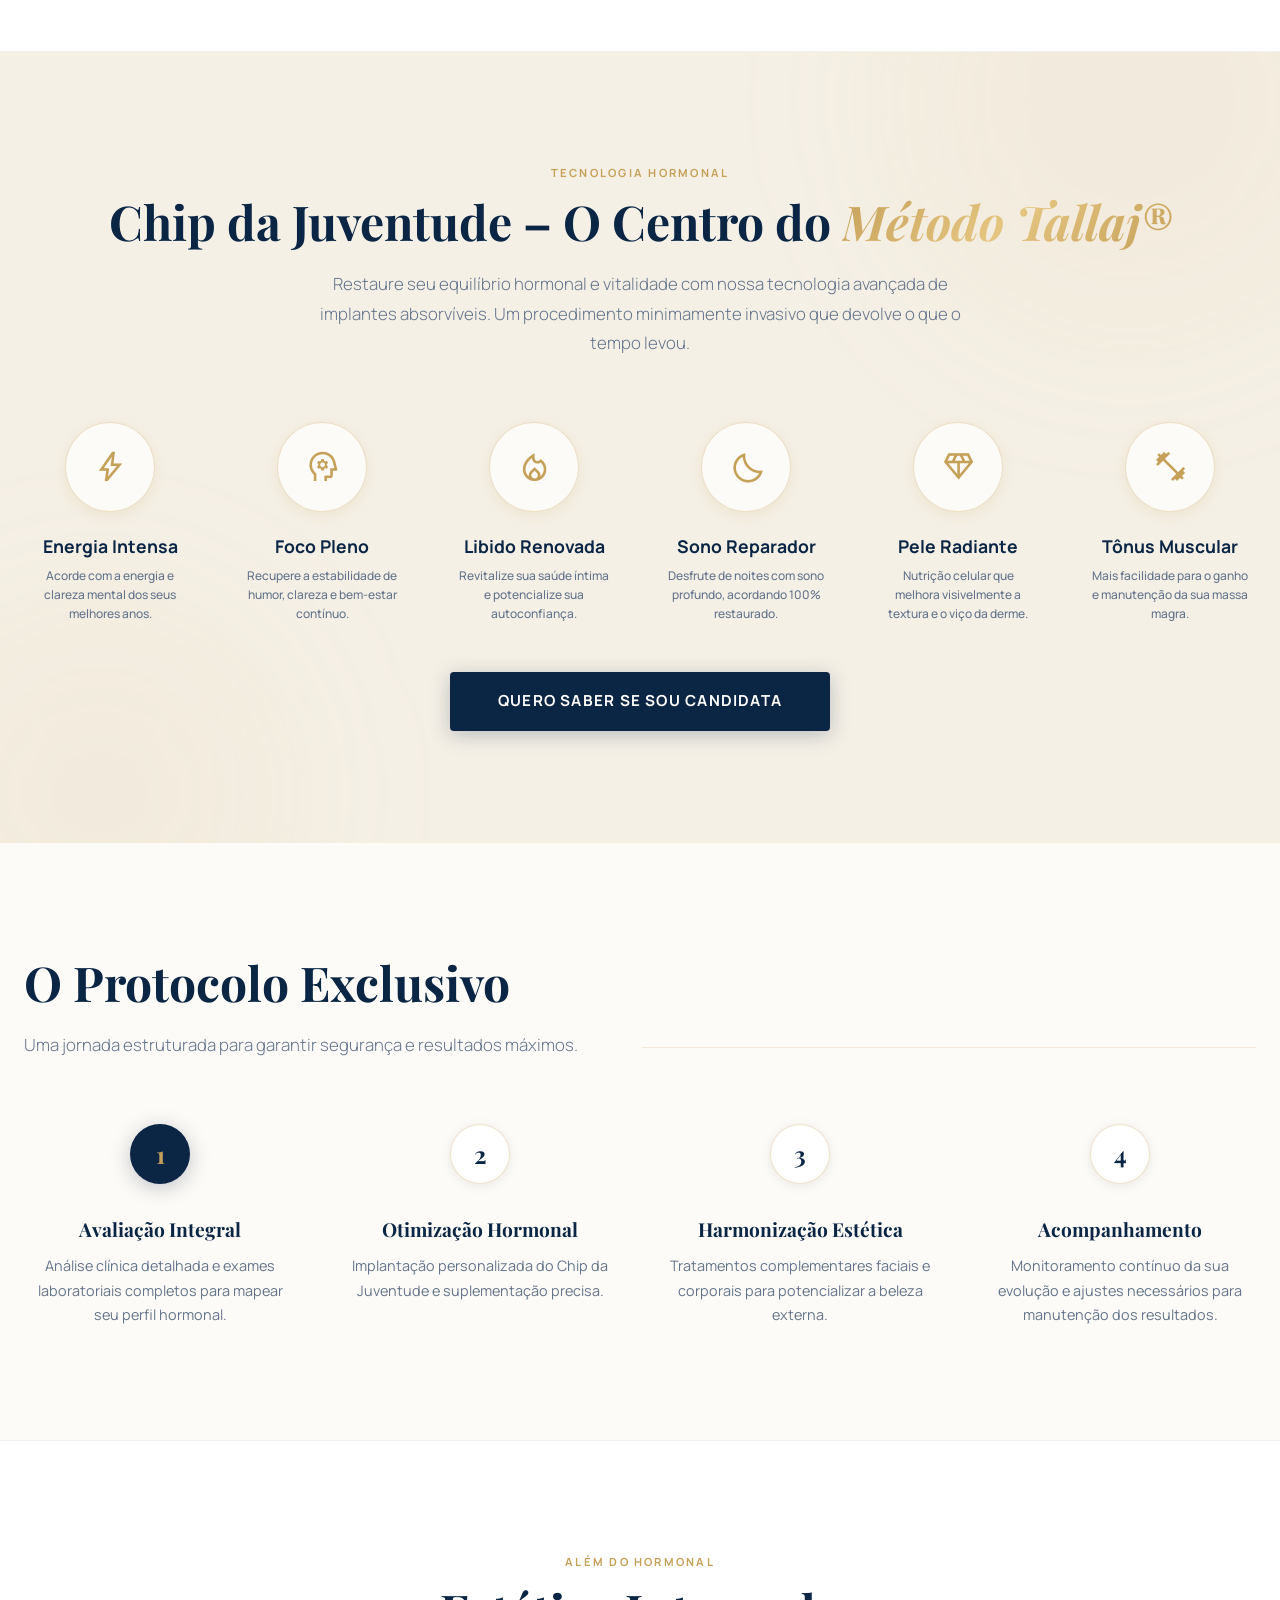
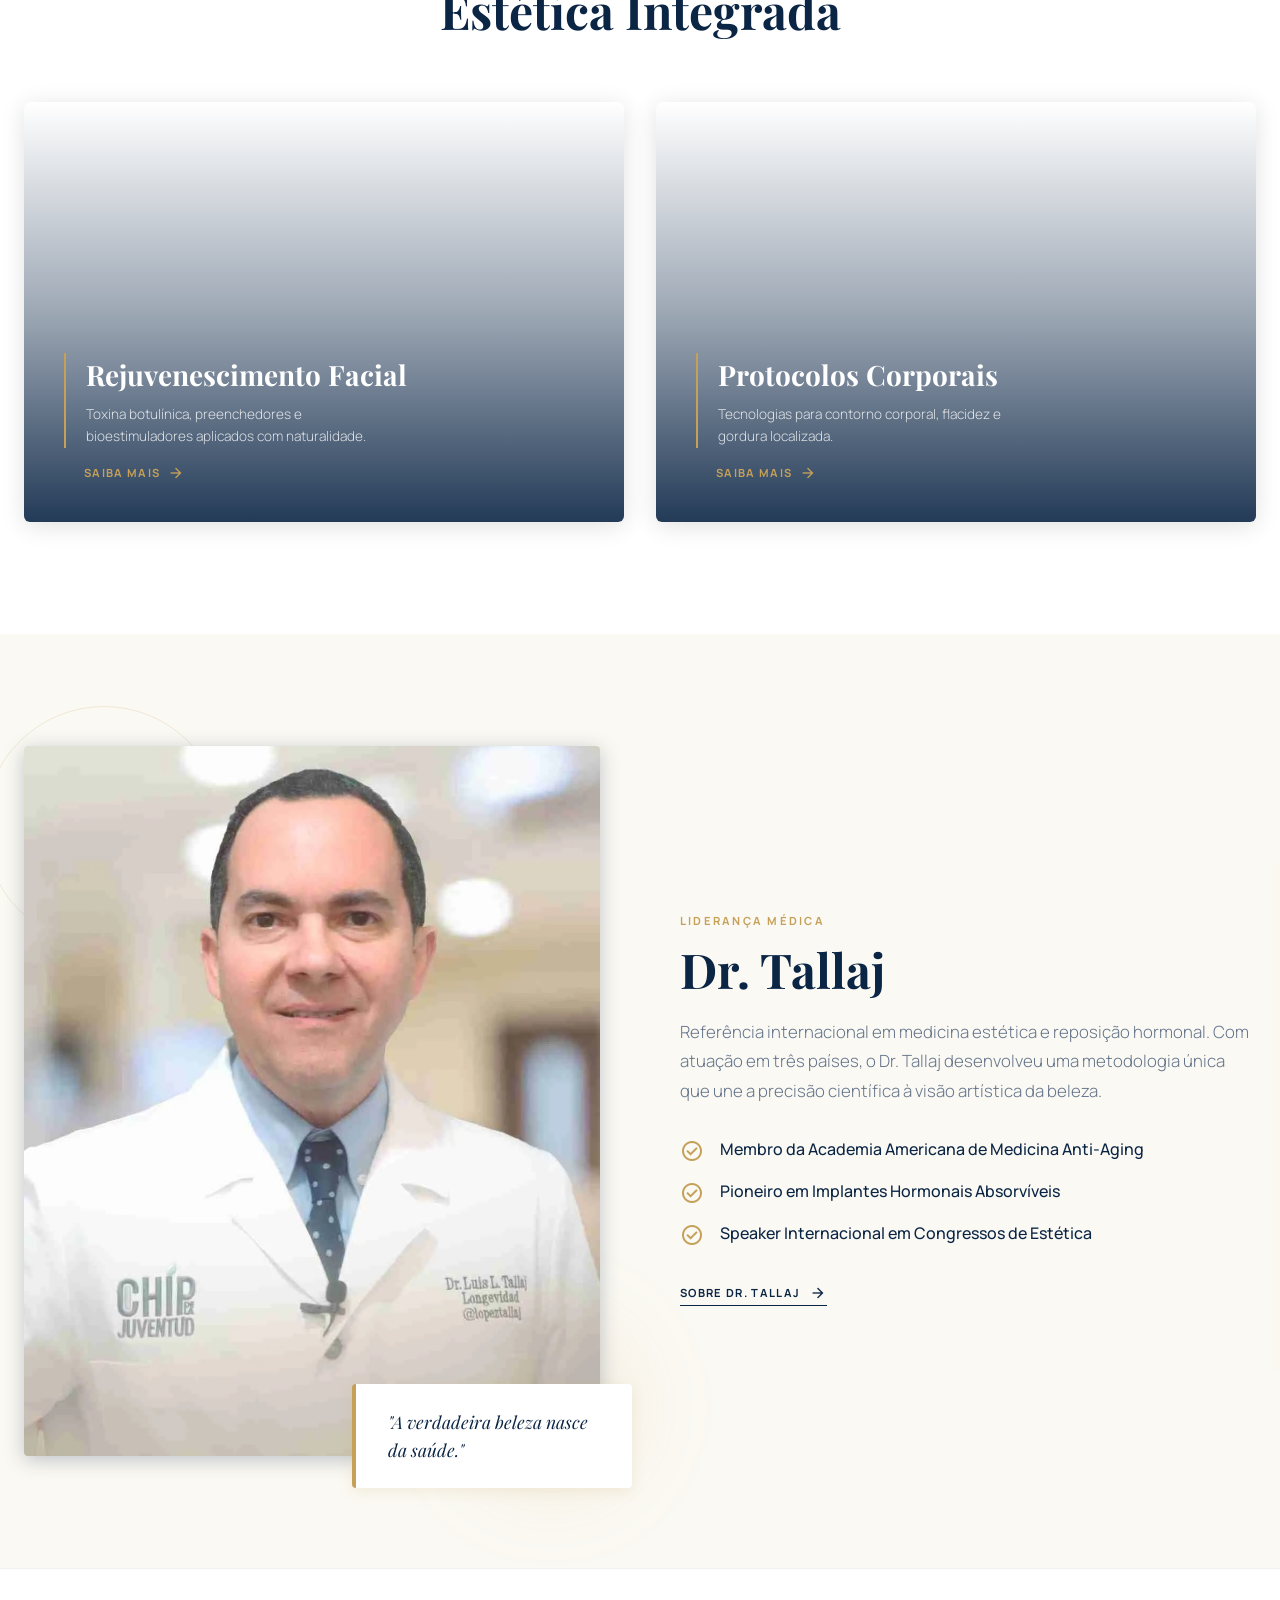
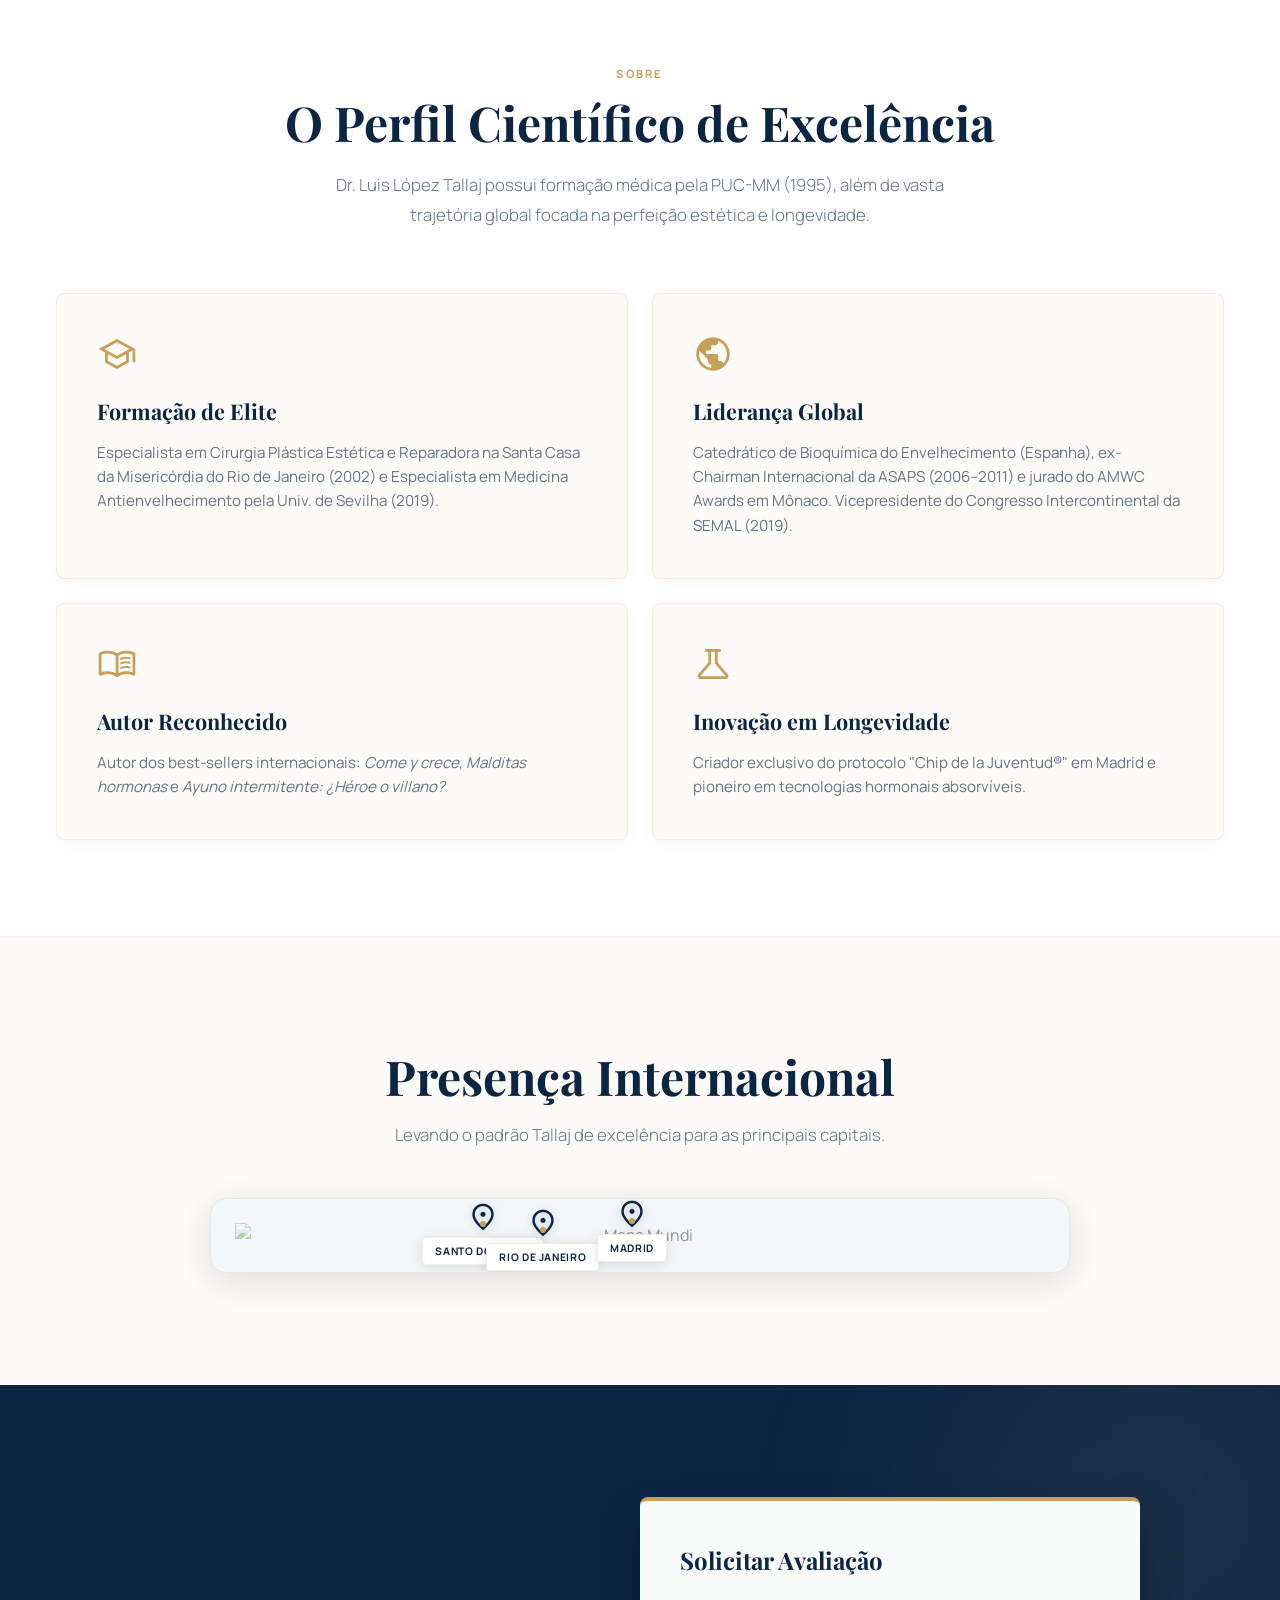
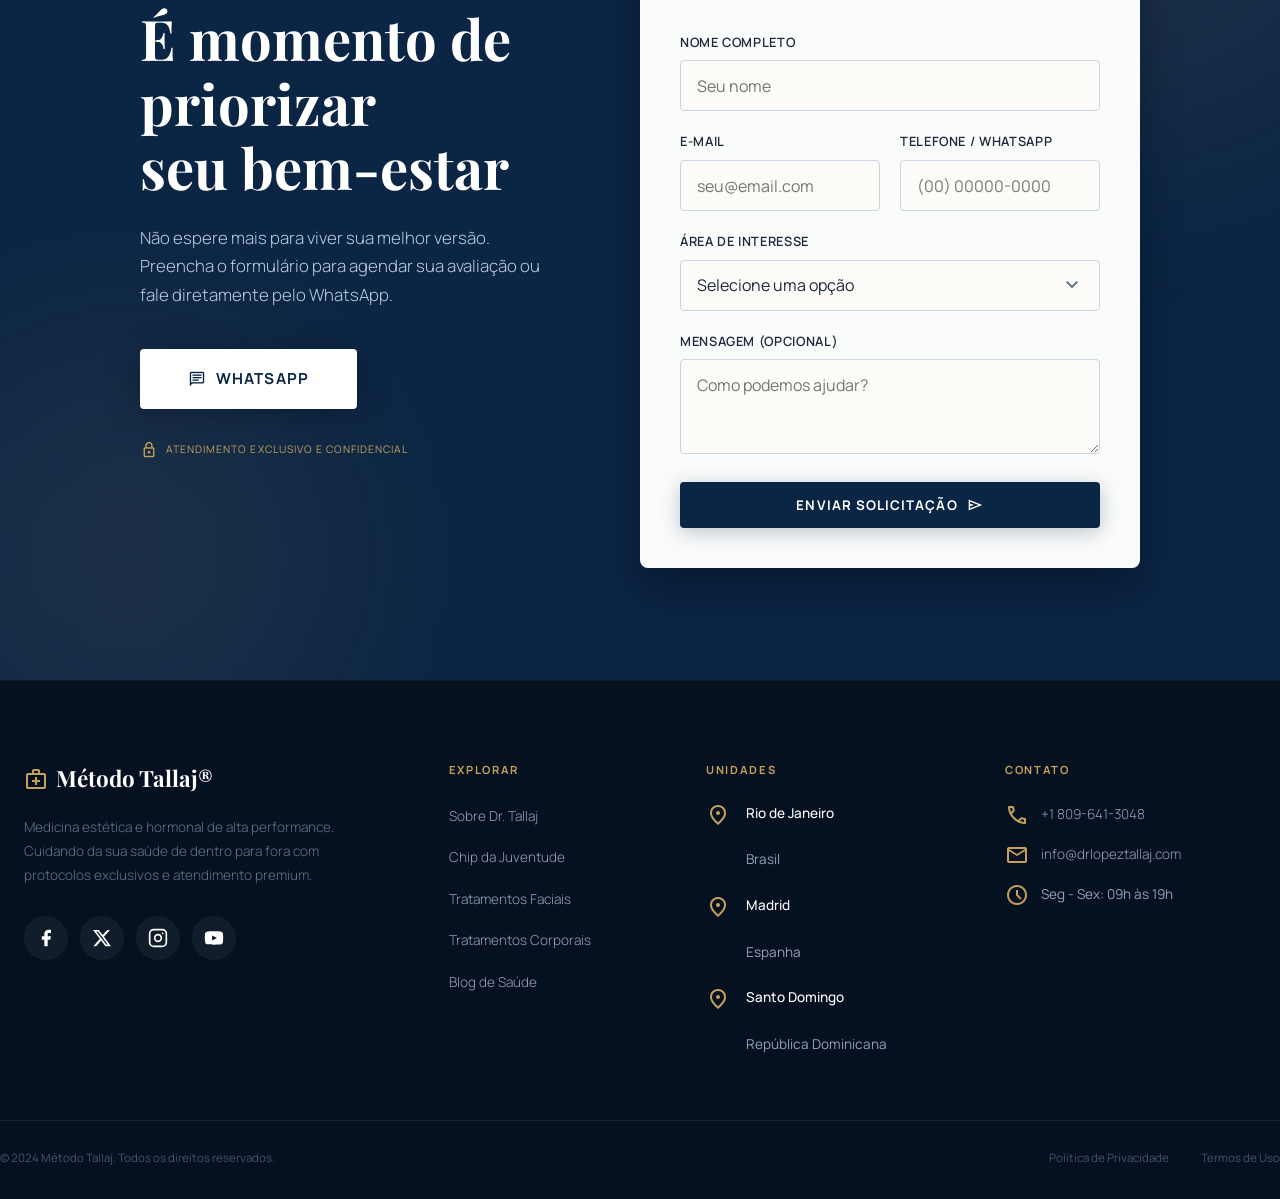
==== commit 60723e94: "Agrega link ASAPS al trust-bar en ambas versiones" ====
--- a/index.html
+++ b/index.html
@@ -220,8 +220,10 @@
             </a>
           </div>
           <div class="trust-logo">
-            <span class="material-symbols-outlined icon-xl">verified_user</span>
-            <span class="trust-text">ASAPS<br><small>Aesthetic Plastic Surgery</small></span>
+            <a href="https://find.plasticsurgery.org/?member=Tallaj" target="_blank" rel="noopener" aria-label="Verificar en ASAPS – American Society for Aesthetic Plastic Surgery">
+              <span class="material-symbols-outlined icon-xl">verified_user</span>
+              <span class="trust-text">ASAPS<br><small>Aesthetic Plastic Surgery</small></span>
+            </a>
           </div>
           <div class="trust-logo">
             <span class="material-symbols-outlined icon-xl">military_tech</span>
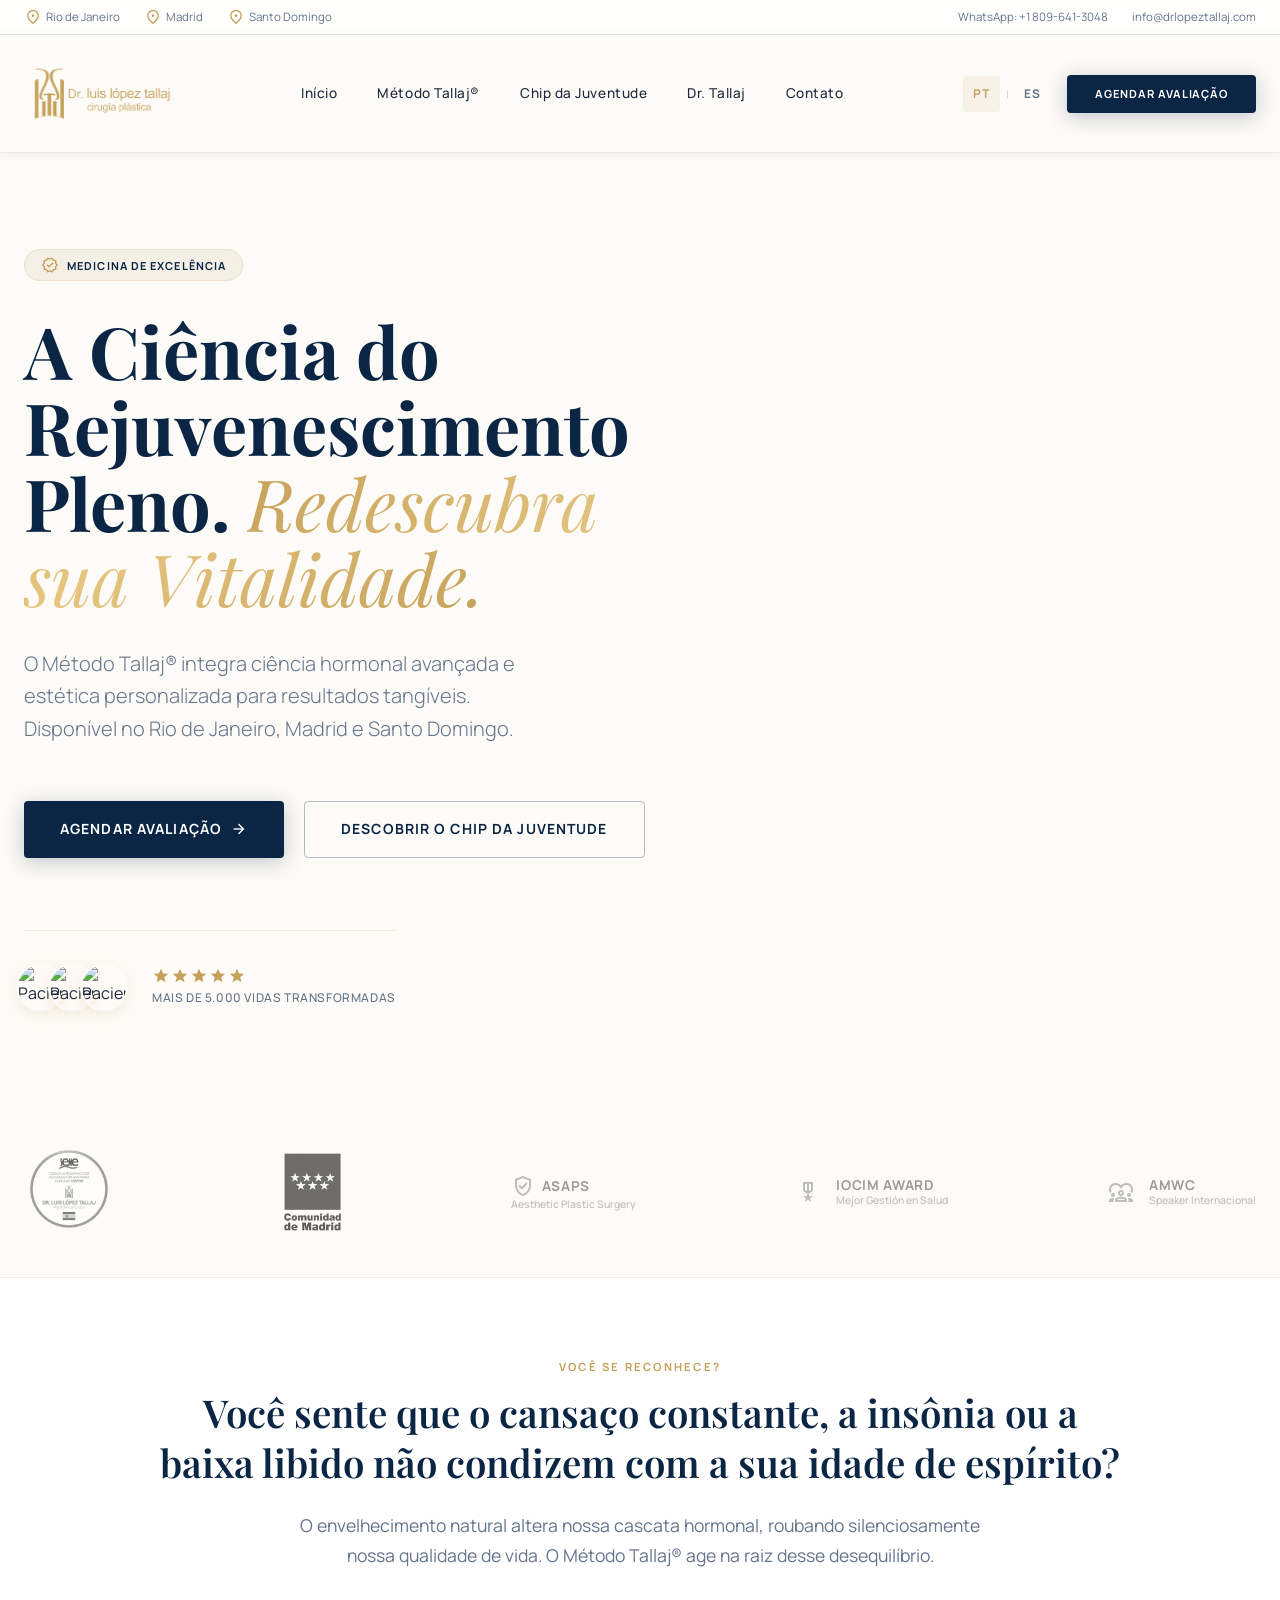
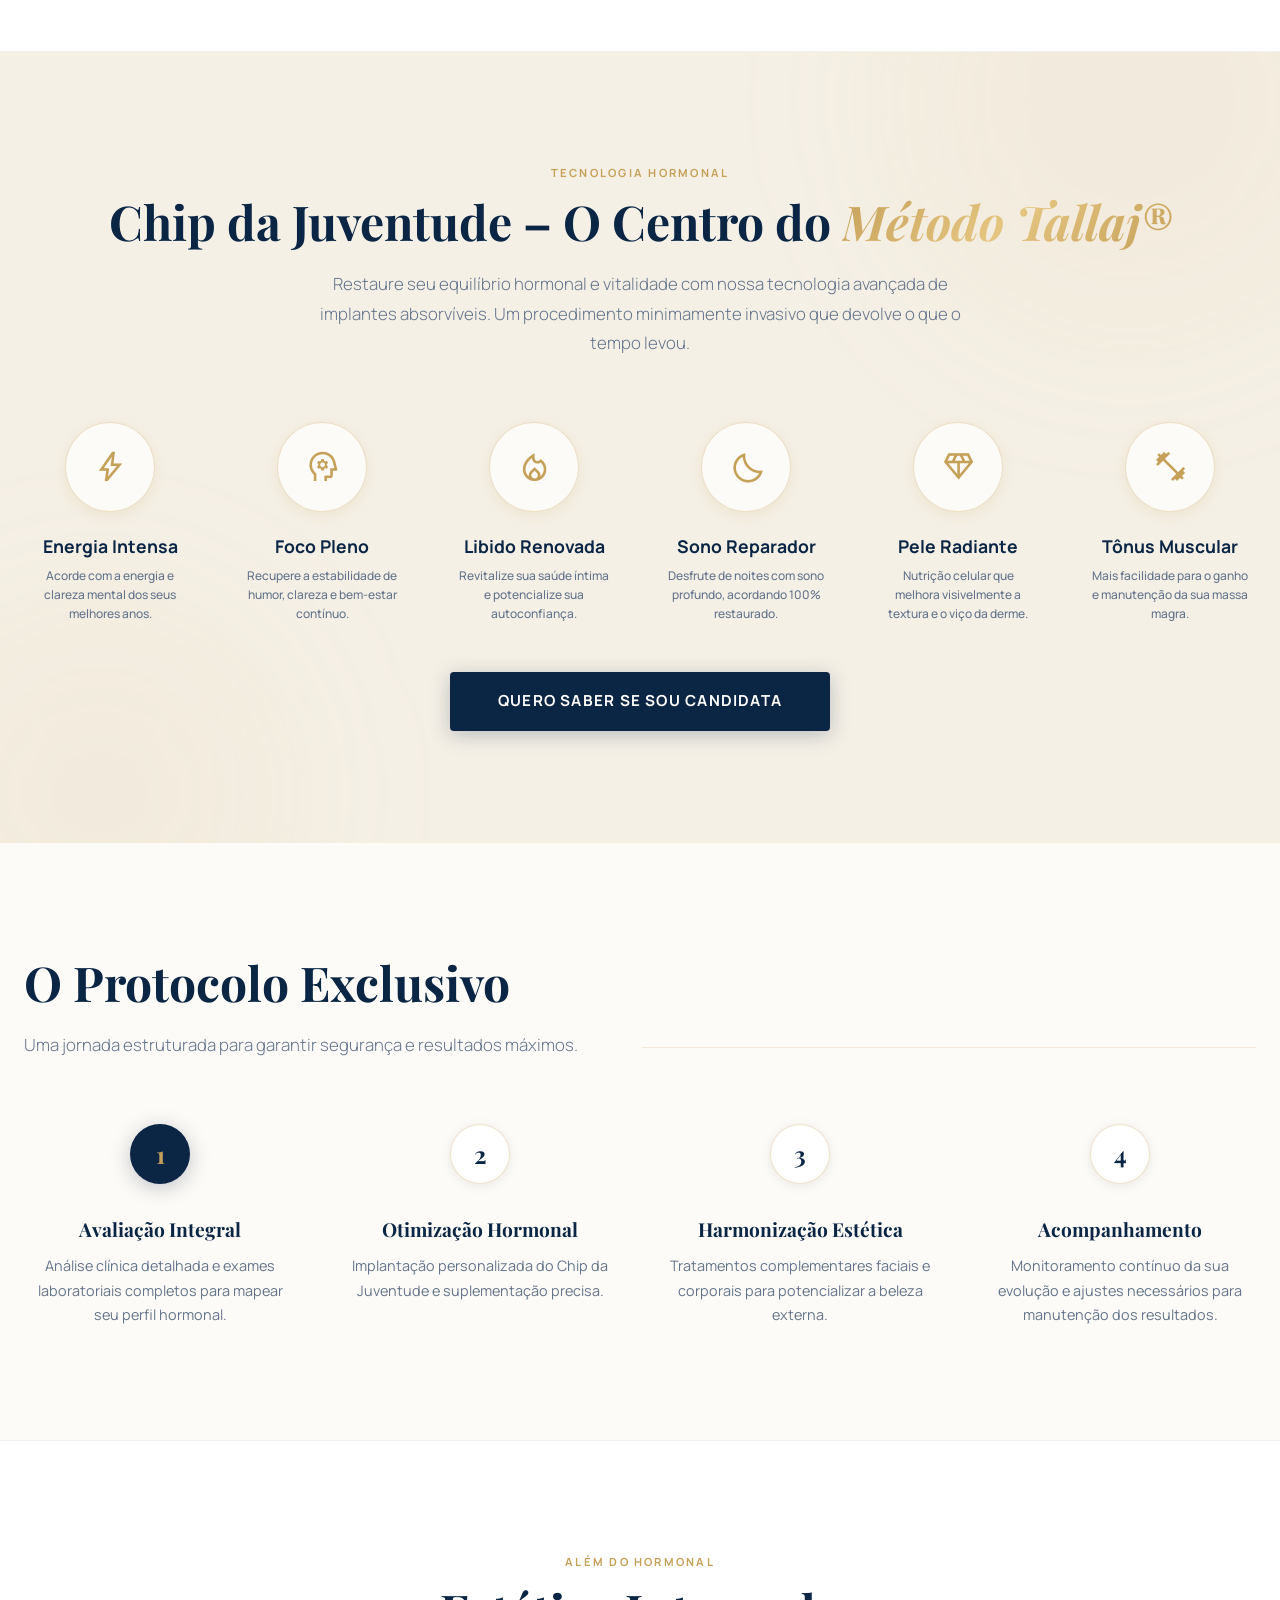
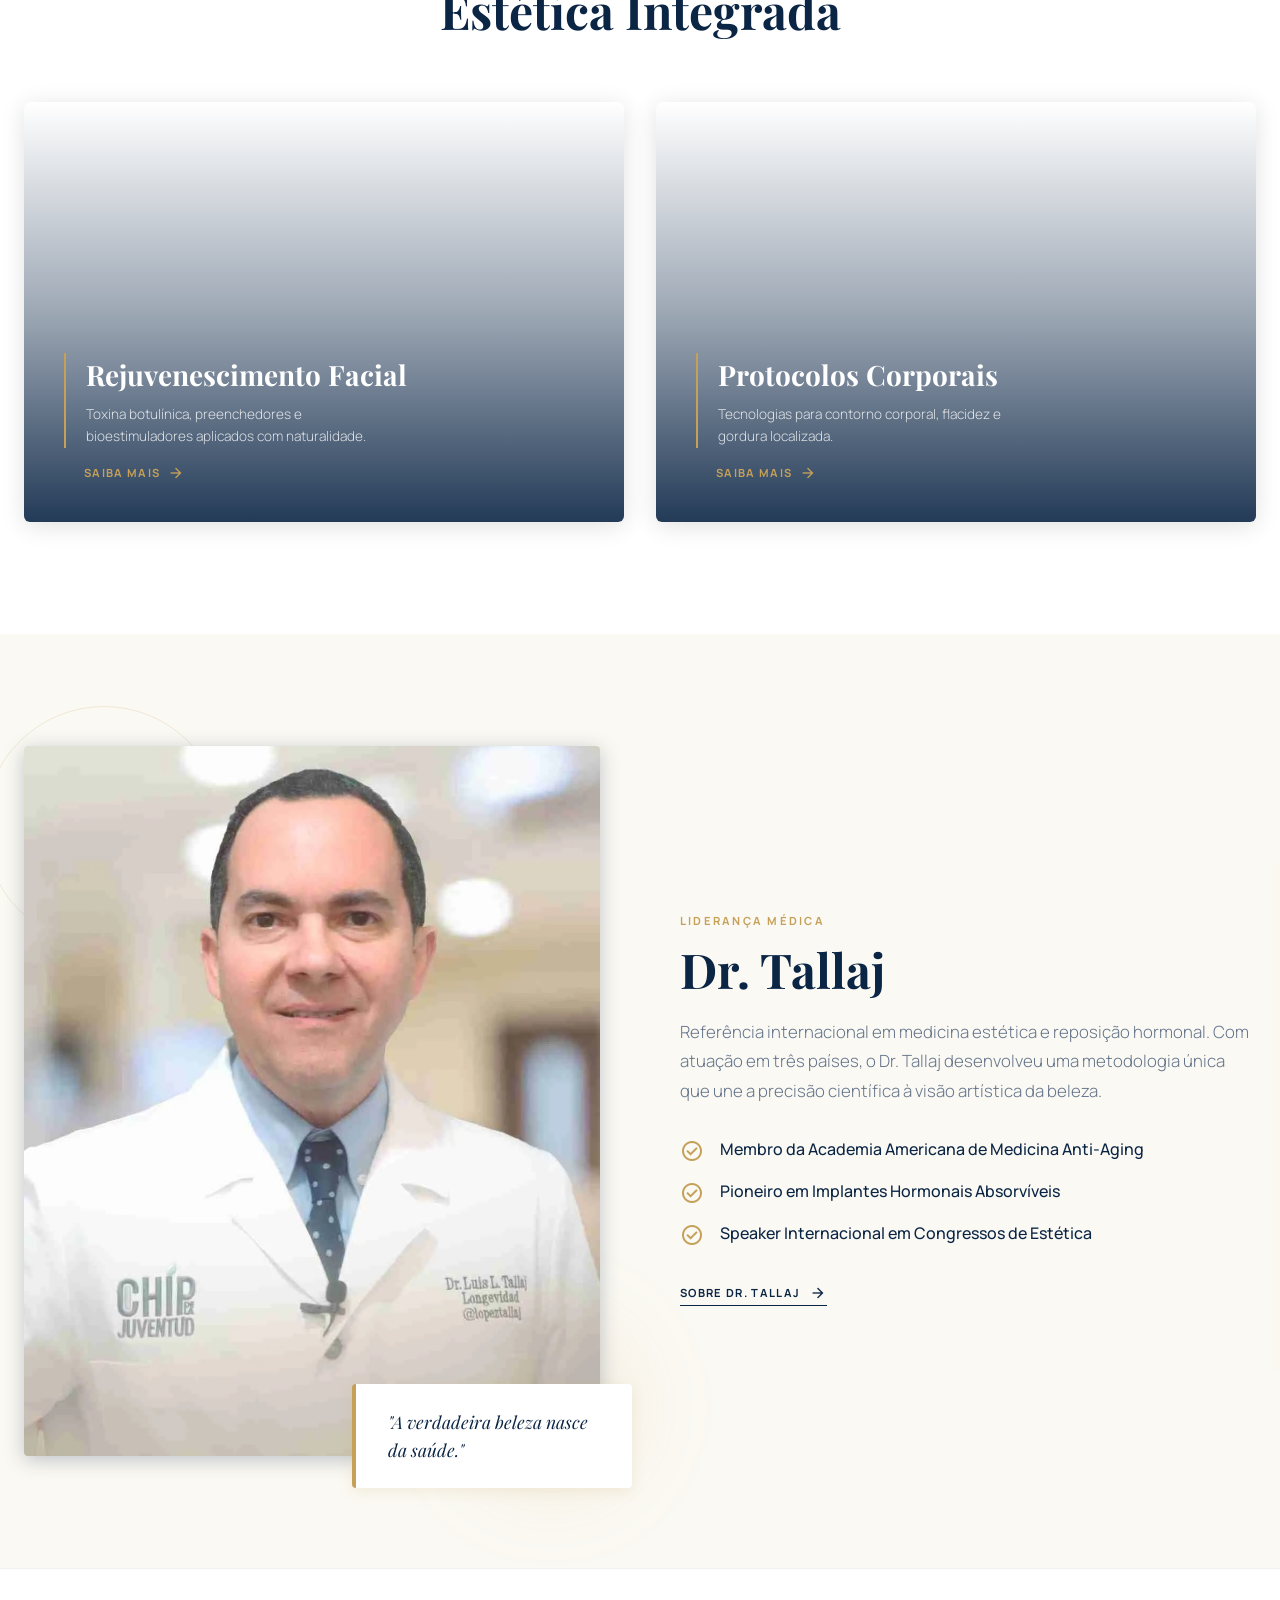
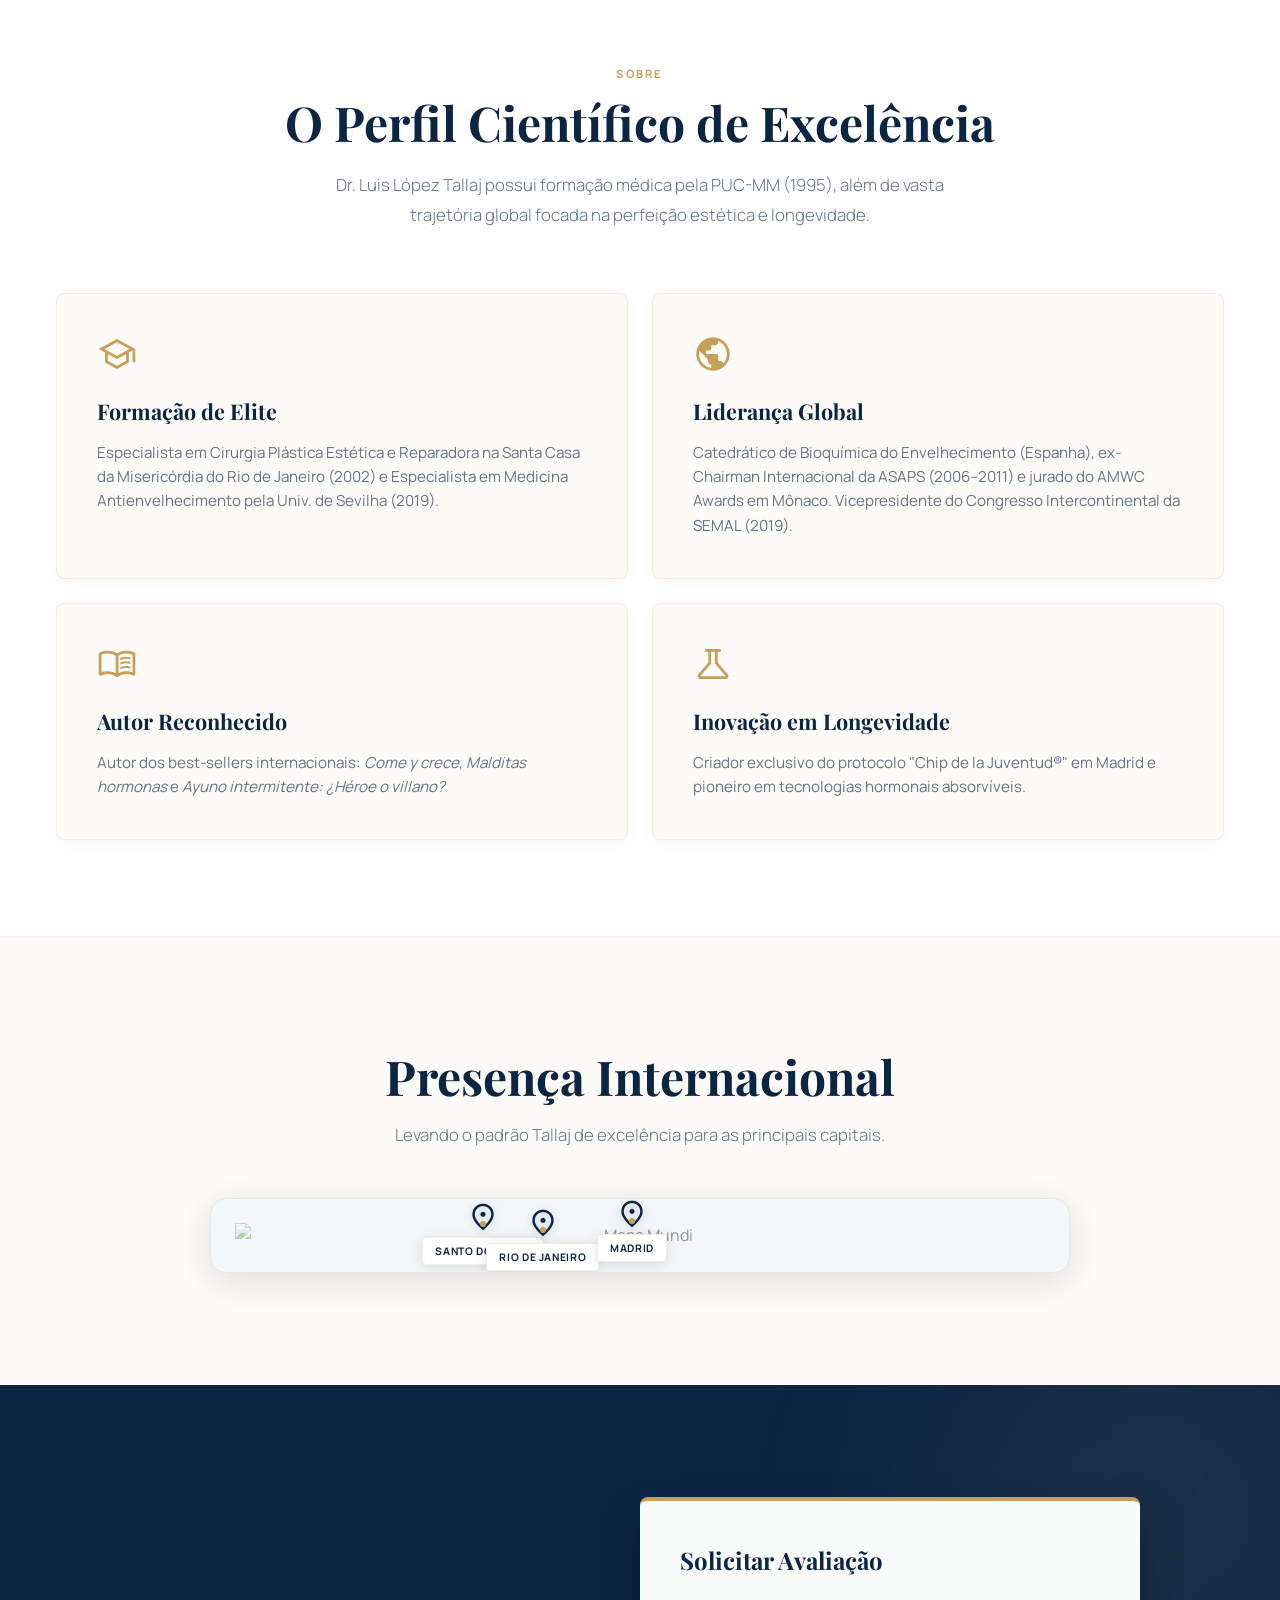
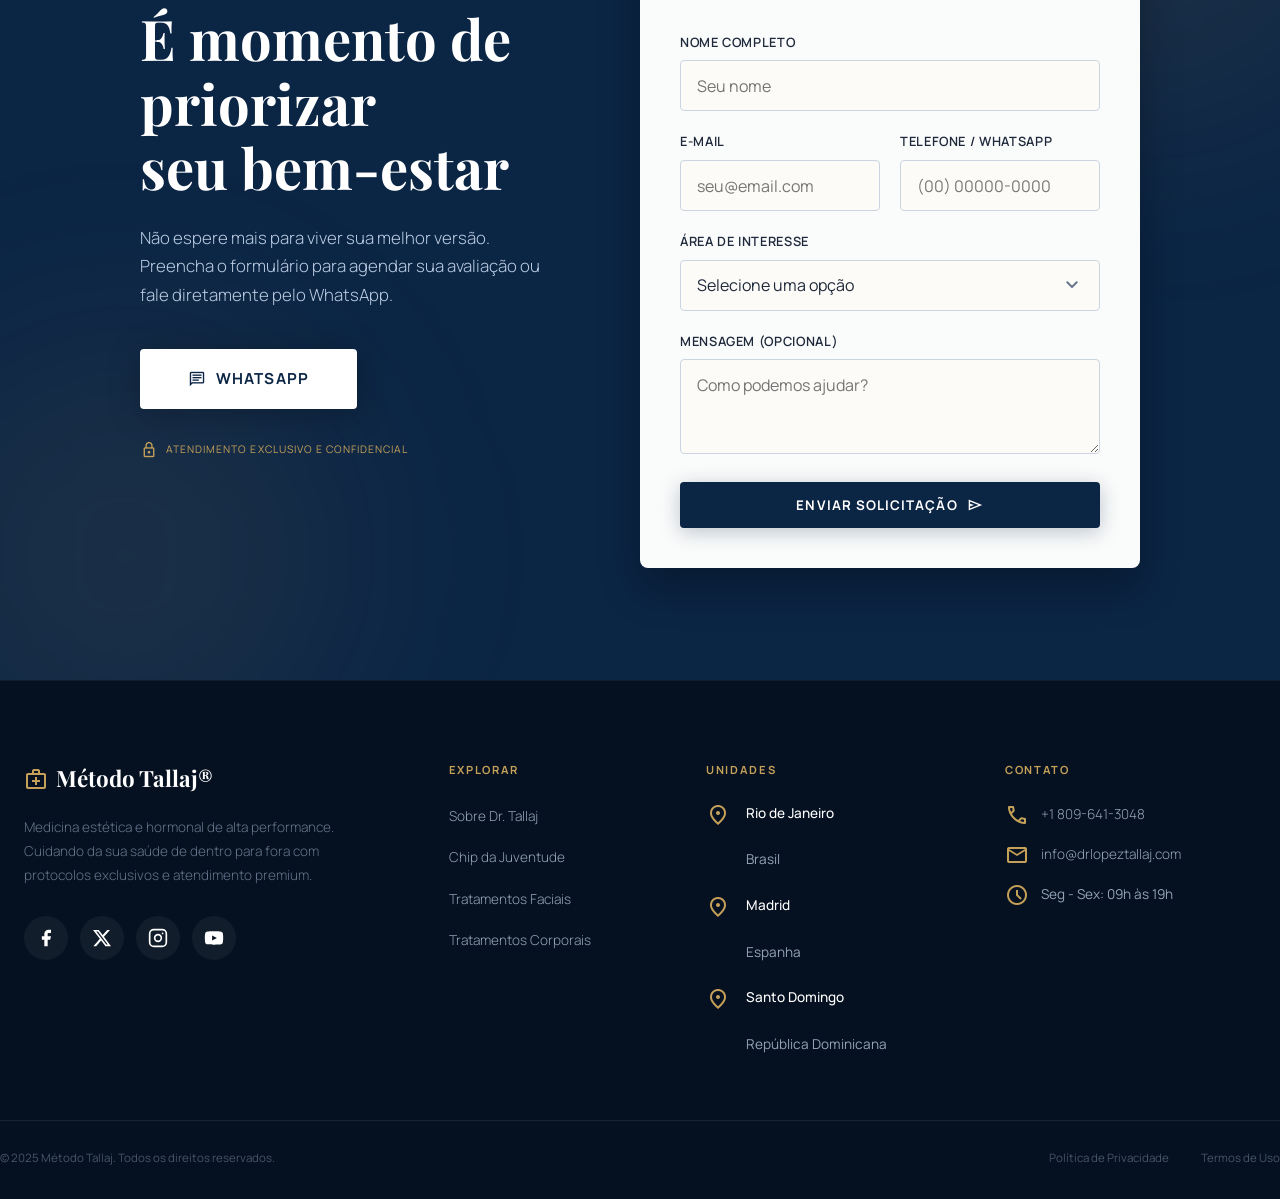
==== commit 4d0453de: "Agrega favicon, Open Graph, corrige copyright y links muertos" ====
--- a/index.html
+++ b/index.html
@@ -1,6 +1,15 @@
 <!doctype html>
 <html lang="pt-BR">
   <head>
+    <!-- Google tag (gtag.js) -->
+    <script async src="https://www.googletagmanager.com/gtag/js?id=G-8FG41ZZ95Y"></script>
+    <script>
+      window.dataLayer = window.dataLayer || [];
+      function gtag(){dataLayer.push(arguments);}
+      gtag('js', new Date());
+
+      gtag('config', 'G-8FG41ZZ95Y');
+    </script>
     <meta charset="UTF-8" />
     <meta name="viewport" content="width=device-width, initial-scale=1.0" />
     <title>Método Tallaj® – Medicina de Excelência</title>
@@ -11,6 +20,24 @@
     <link rel="canonical" href="https://metodotallaj.com/" />
     <link rel="alternate" hreflang="pt-BR" href="./" />
     <link rel="alternate" hreflang="es" href="./es/" />
+    <!-- Favicon -->
+    <link rel="icon" type="image/png" href="./images/Dr-Lopez-Tallaj-logo.png" />
+    <link rel="apple-touch-icon" href="./images/Dr-Lopez-Tallaj-logo.png" />
+    <!-- Open Graph -->
+    <meta property="og:type" content="website" />
+    <meta property="og:url" content="https://metodotallaj.com/" />
+    <meta property="og:title" content="Método Tallaj® – Medicina de Excelência" />
+    <meta property="og:description" content="O Método Tallaj® integra ciência hormonal avançada e estética personalizada para resultados tangíveis. Disponível no Rio de Janeiro, Madrid e Santo Domingo." />
+    <meta property="og:image" content="https://metodotallaj.com/images/Dr-Lopez-Tallaj.jpg" />
+    <meta property="og:image:width" content="1200" />
+    <meta property="og:image:height" content="630" />
+    <meta property="og:locale" content="pt_BR" />
+    <meta property="og:locale:alternate" content="es_ES" />
+    <!-- Twitter Card -->
+    <meta name="twitter:card" content="summary_large_image" />
+    <meta name="twitter:title" content="Método Tallaj® – Medicina de Excelência" />
+    <meta name="twitter:description" content="O Método Tallaj® integra ciência hormonal avançada e estética personalizada para resultados tangíveis." />
+    <meta name="twitter:image" content="https://metodotallaj.com/images/Dr-Lopez-Tallaj.jpg" />
     <link rel="preconnect" href="https://fonts.googleapis.com" />
     <link rel="preconnect" href="https://fonts.gstatic.com" crossorigin />
     <link
@@ -405,7 +432,7 @@
                     aplicados com naturalidade.
                   </p>
                 </div>
-                <a href="#" class="aesthetics-link"
+                <a href="#contact" class="aesthetics-link"
                   >Saiba mais
                   <span class="material-symbols-outlined icon-sm"
                     >arrow_forward</span
@@ -431,7 +458,7 @@
                     localizada.
                   </p>
                 </div>
-                <a href="#" class="aesthetics-link"
+                <a href="#contact" class="aesthetics-link"
                   >Saiba mais
                   <span class="material-symbols-outlined icon-sm"
                     >arrow_forward</span
@@ -524,7 +551,7 @@
             <div class="bio-card">
               <span class="material-symbols-outlined icon-lg gold">menu_book</span>
               <h3>Autor Reconhecido</h3>
-              <p>Autor dos best-sellers internacionais: <em>Come y crece</em>, <em>Malditas hormonas</em> e <em>Ayuno intermitente: ¿Héroe o villano?</em></p>
+              <p>Autor dos best-sellers internacionais: <a href="https://www.amazon.com/stores/author/B0BNF43ZTC" target="_blank" rel="noopener"><em>Come y crece</em></a>, <a href="https://www.amazon.com/stores/author/B0BNF43ZTC" target="_blank" rel="noopener"><em>Malditas hormonas</em></a> e <a href="https://www.amazon.com/stores/author/B0BNF43ZTC" target="_blank" rel="noopener"><em>Ayuno intermitente: ¿Héroe o villano?</em></a></p>
             </div>
             <div class="bio-card">
               <span class="material-symbols-outlined icon-lg gold">science</span>
@@ -614,9 +641,11 @@
             </div>
             
             <div class="contact-form-wrapper">
-              <form class="contact-form" action="#" method="POST" onsubmit="event.preventDefault(); alert('Formulário enviado com sucesso!');">
+              <form class="contact-form" id="contact-form" action="https://formspree.io/f/mzdjgbeb" method="POST">
+                <input type="hidden" name="_bcc" value="juan.castillov8@gmail.com" />
+                <input type="hidden" name="_subject" value="Nova solicitação de avaliação – Método Tallaj®" />
                 <h3 class="form-title">Solicitar Avaliação</h3>
-                
+
                 <div class="form-group">
                   <label for="name">Nome Completo</label>
                   <input type="text" id="name" name="name" required placeholder="Seu nome" />
@@ -652,6 +681,8 @@
                   <textarea id="message" name="message" rows="3" placeholder="Como podemos ajudar?"></textarea>
                 </div>
                 
+                <div id="form-status" class="form-status" role="alert" aria-live="polite"></div>
+
                 <button type="submit" class="btn btn-primary submit-btn">
                   ENVIAR SOLICITAÇÃO
                   <span class="material-symbols-outlined icon-sm">send</span>
@@ -733,7 +764,6 @@
             <li><a href="#features">Chip da Juventude</a></li>
             <li><a href="#aesthetics">Tratamentos Faciais</a></li>
             <li><a href="#aesthetics">Tratamentos Corporais</a></li>
-            <li><a href="#">Blog de Saúde</a></li>
           </ul>
         </div>
         <div class="footer-col">
@@ -778,10 +808,10 @@
         </div>
       </div>
       <div class="footer-bottom">
-        <p>© 2024 Método Tallaj. Todos os direitos reservados.</p>
+        <p>© 2025 Método Tallaj. Todos os direitos reservados.</p>
         <div class="footer-legal">
-          <a href="#">Política de Privacidade</a>
-          <a href="#">Termos de Uso</a>
+          <a href="#contact">Política de Privacidade</a>
+          <a href="#contact">Termos de Uso</a>
         </div>
       </div>
     </footer>
--- a/style.css
+++ b/style.css
@@ -555,6 +555,23 @@
   justify-content: center;
   margin-top: 0.5rem;
 }
+.form-status {
+  font-size: 0.9rem;
+  padding: 0.6rem 0.9rem;
+  border-radius: 6px;
+  display: none;
+}
+.form-status:not(:empty) {
+  display: block;
+}
+.form-status--ok {
+  background: #e6f4ea;
+  color: #1e6e35;
+}
+.form-status--error {
+  background: #fce8e6;
+  color: #c0392b;
+}
 
 
 /* ==========================================
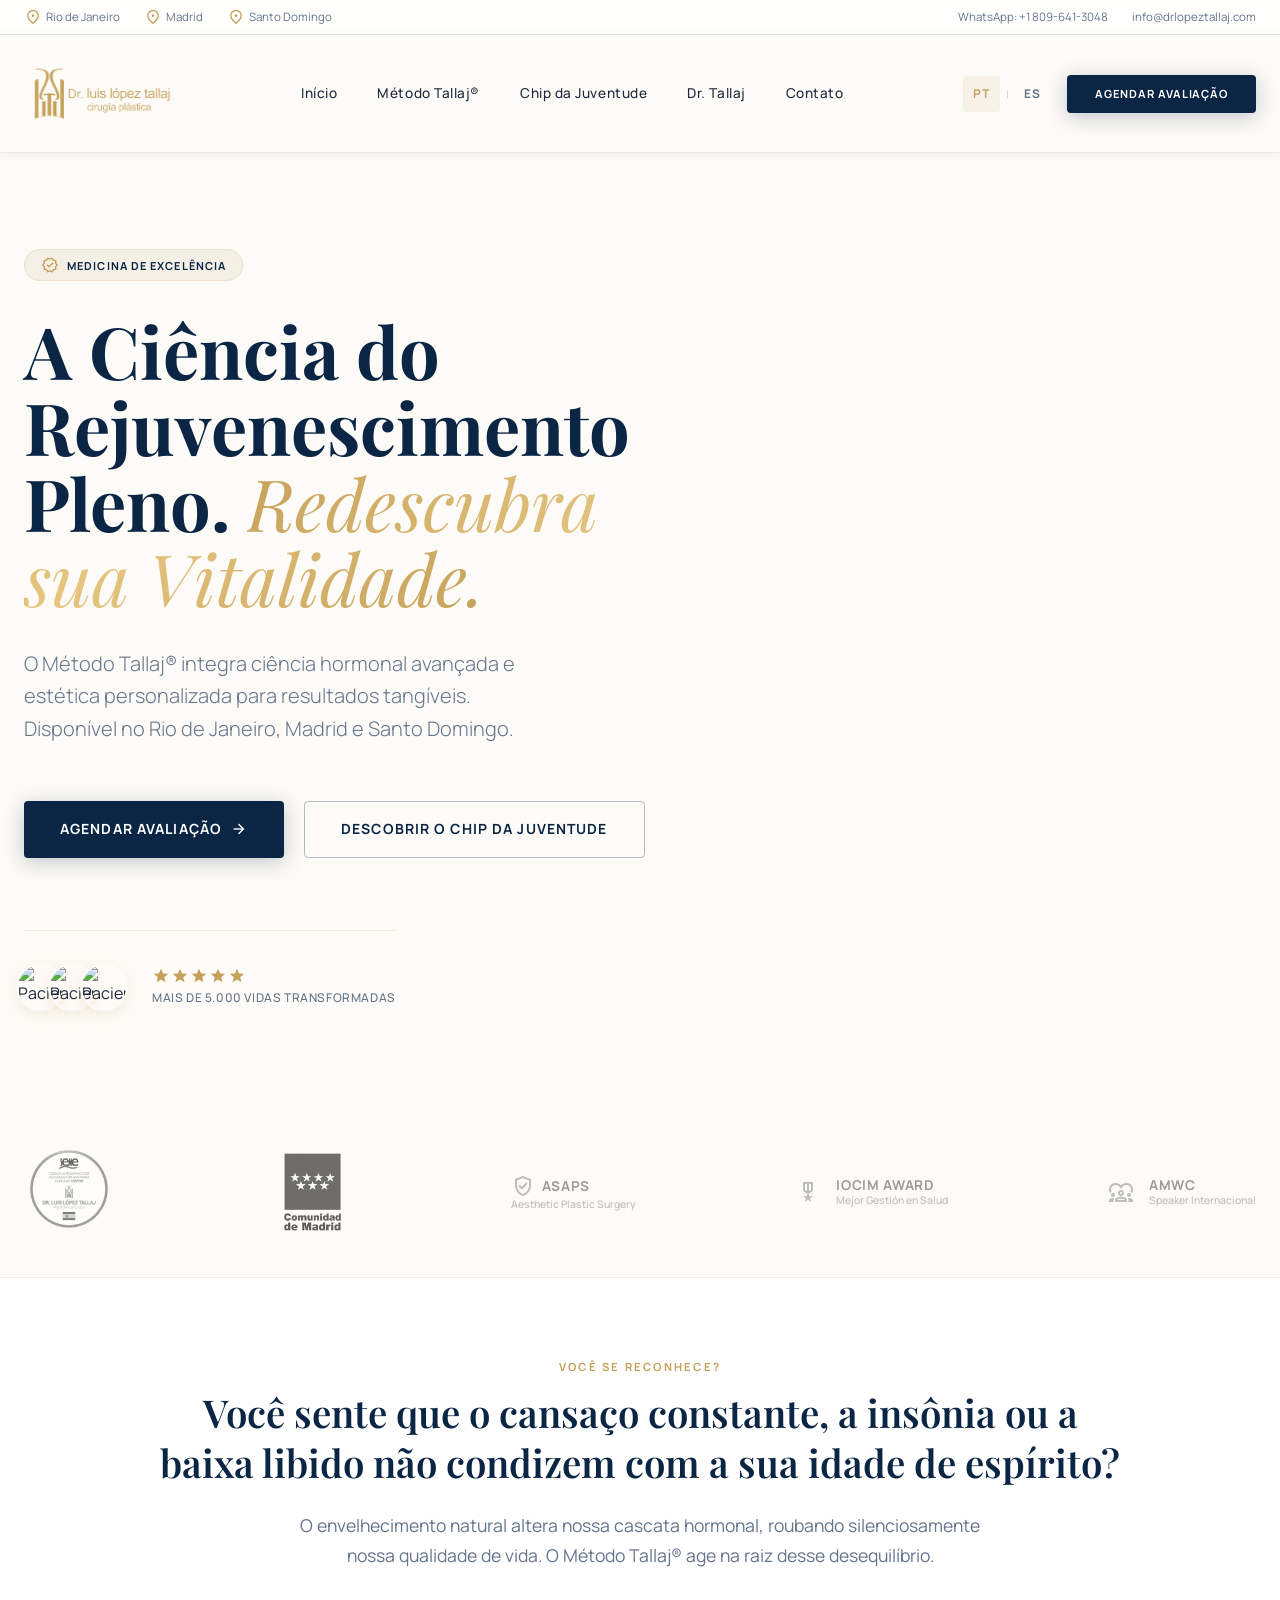
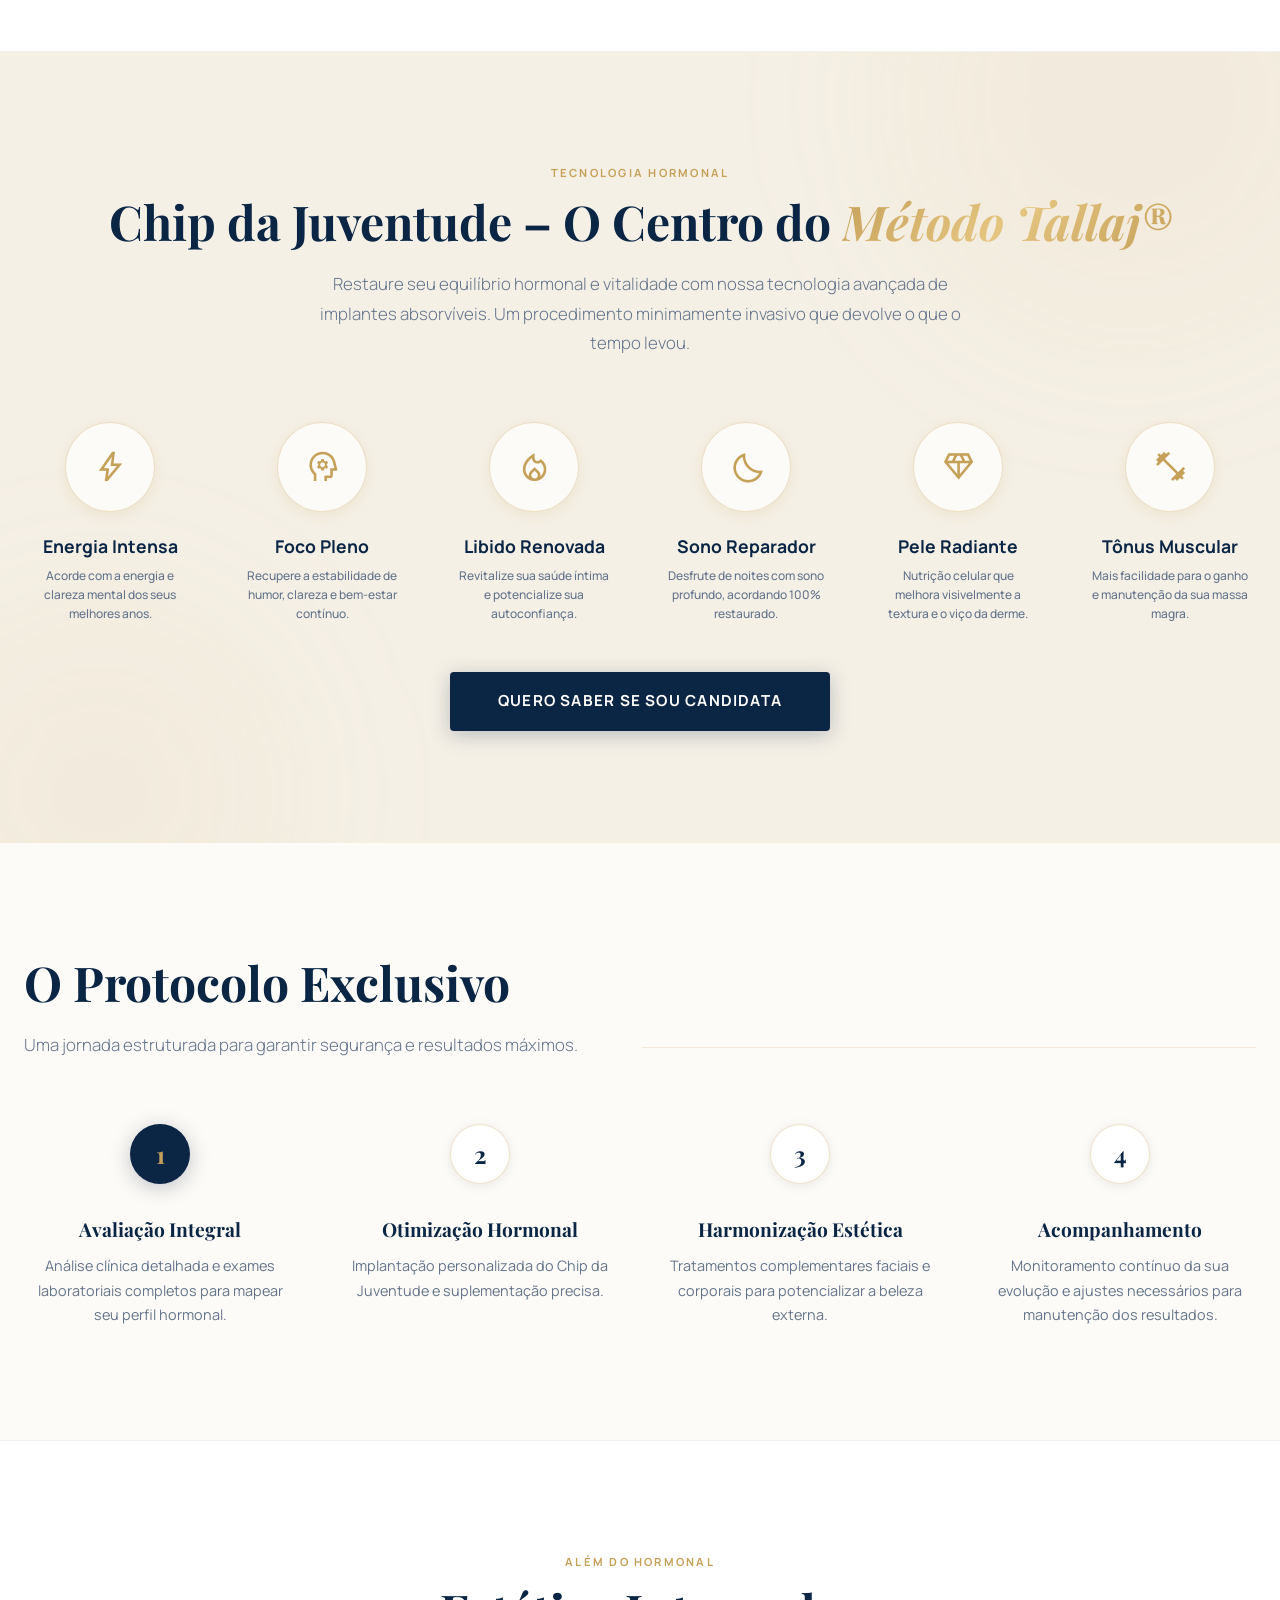
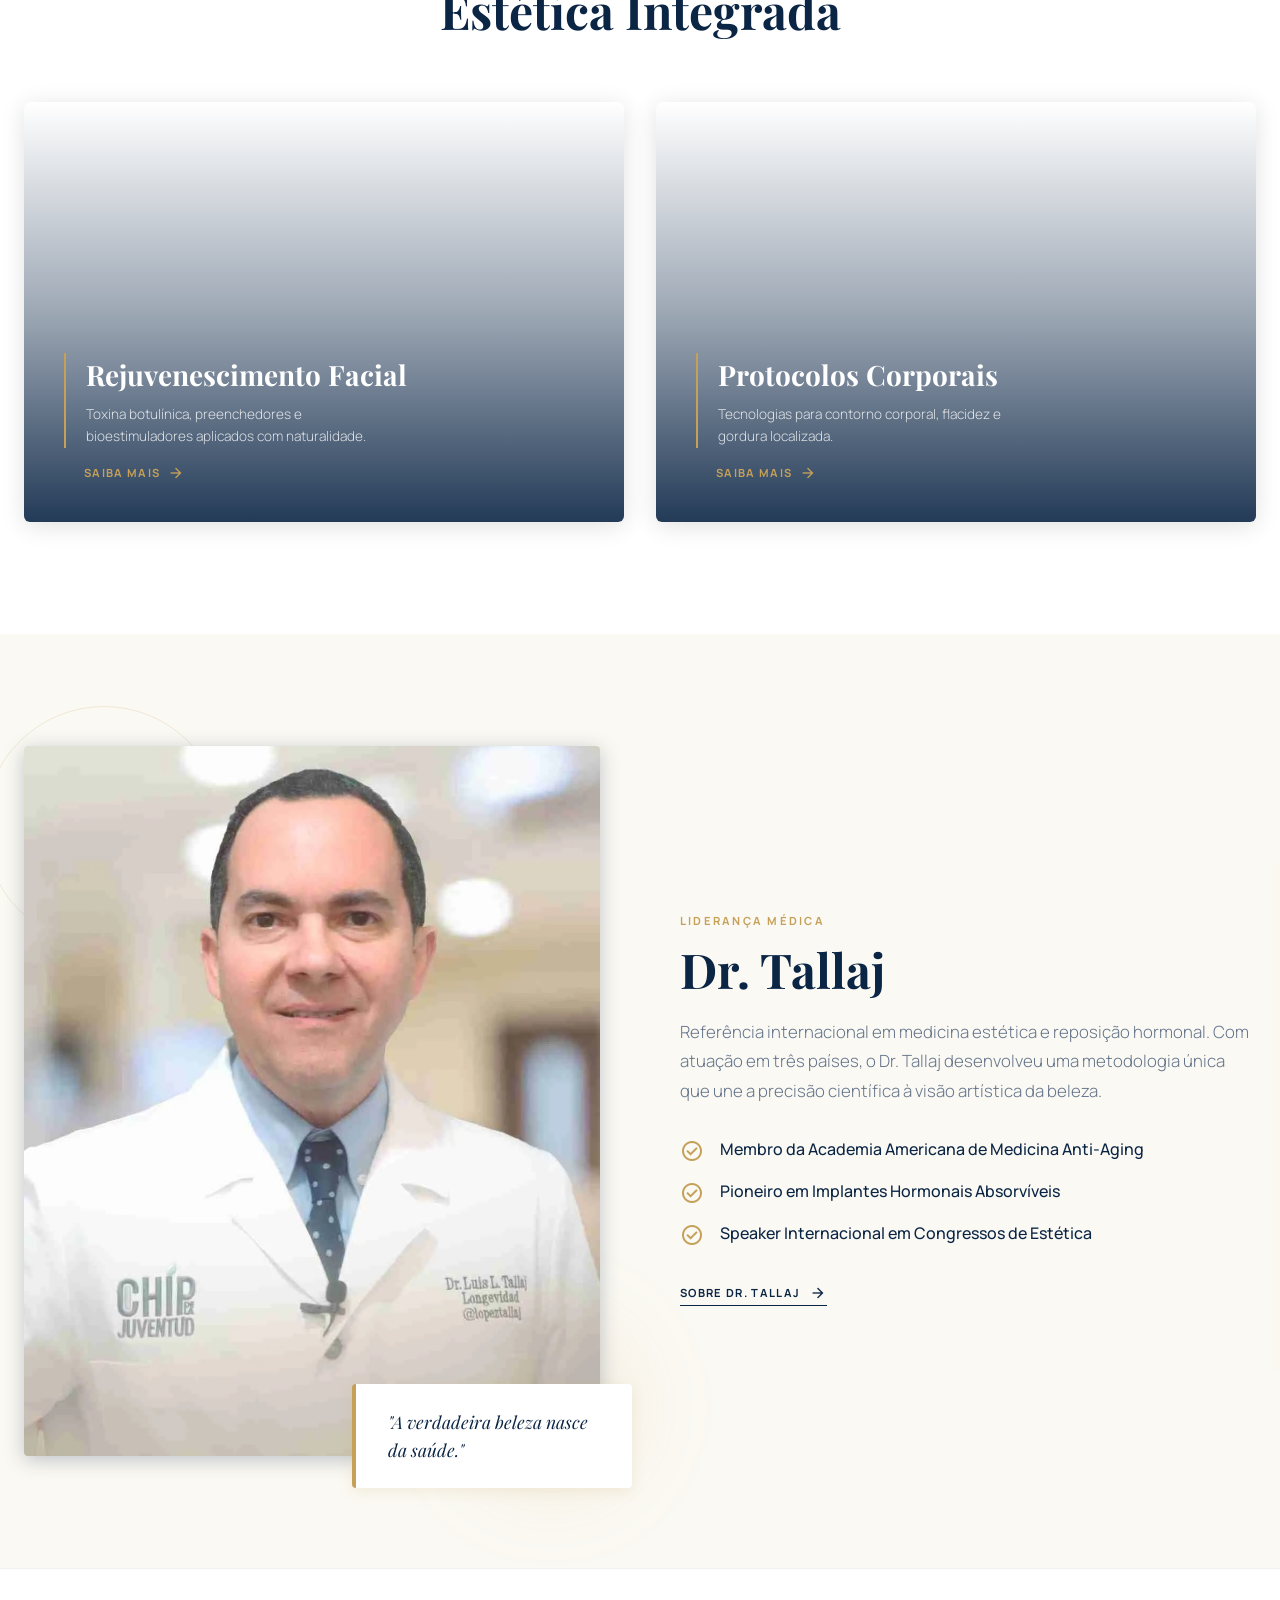
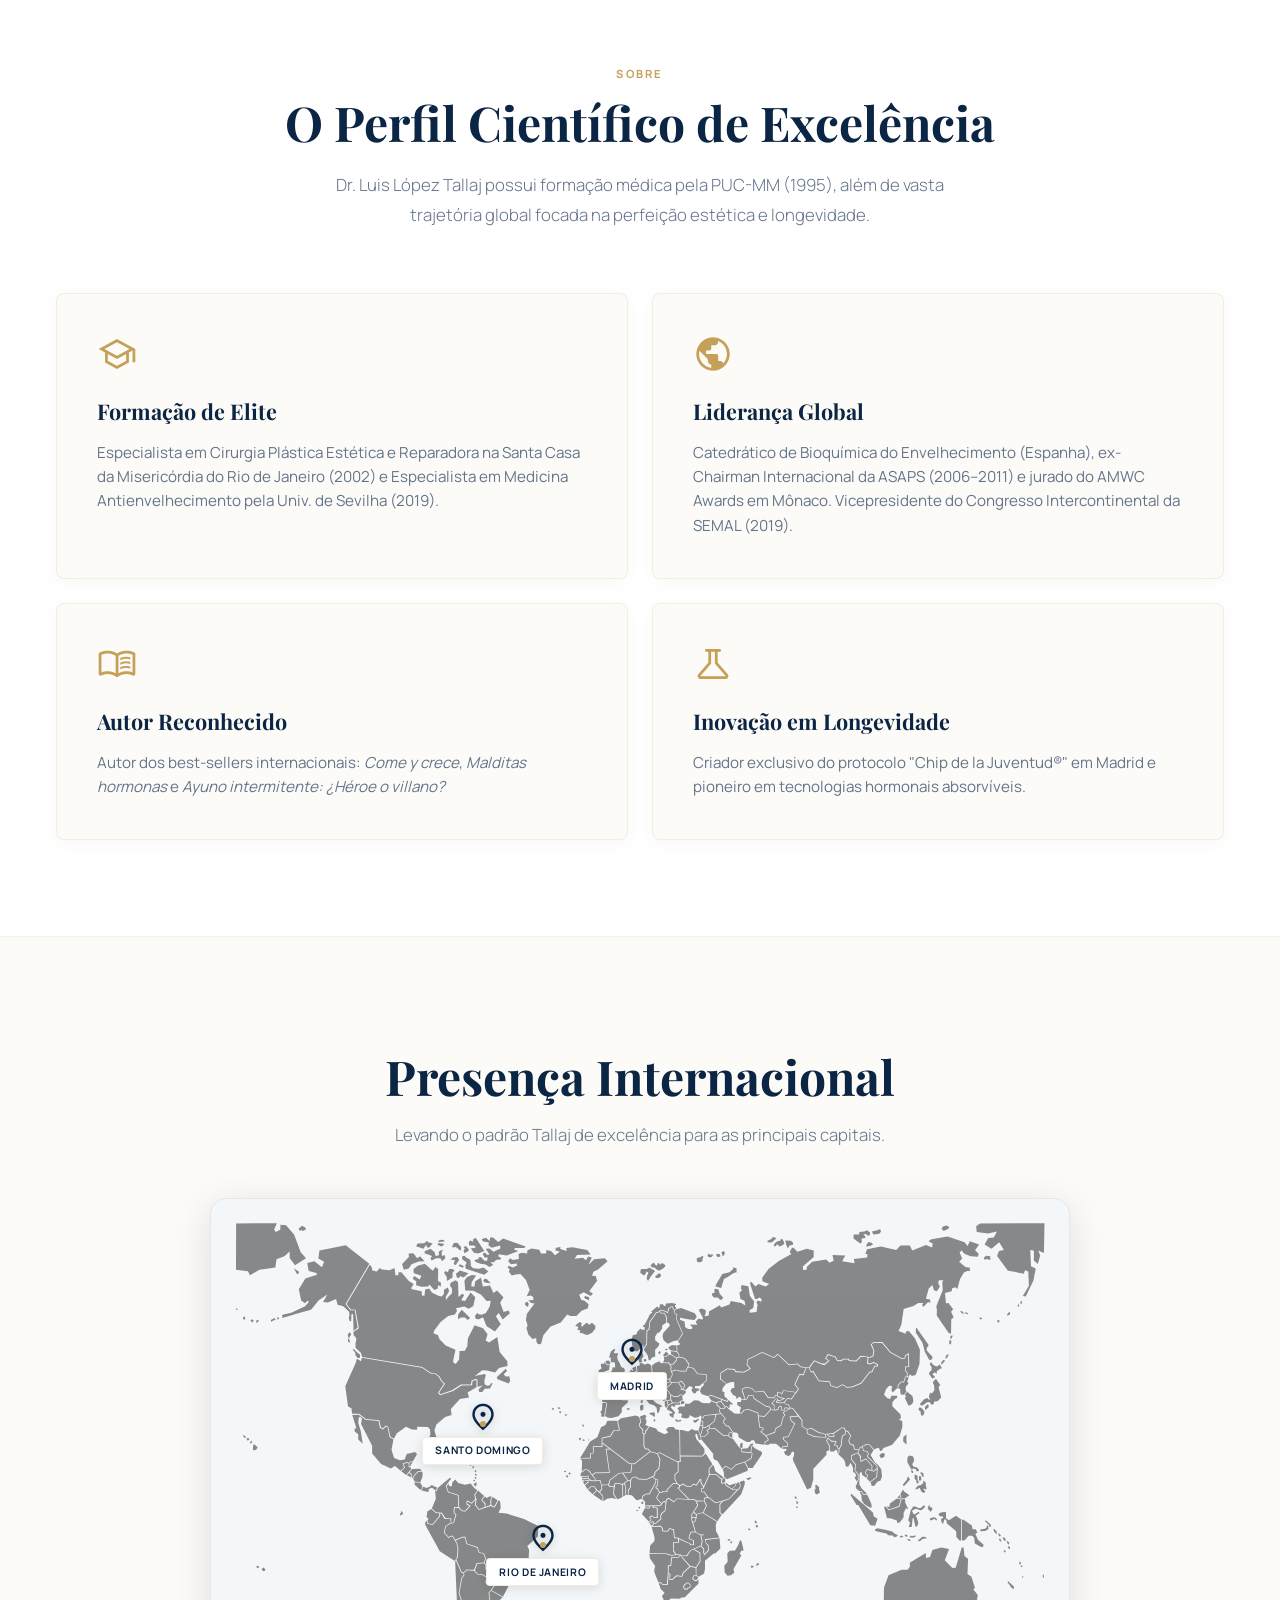
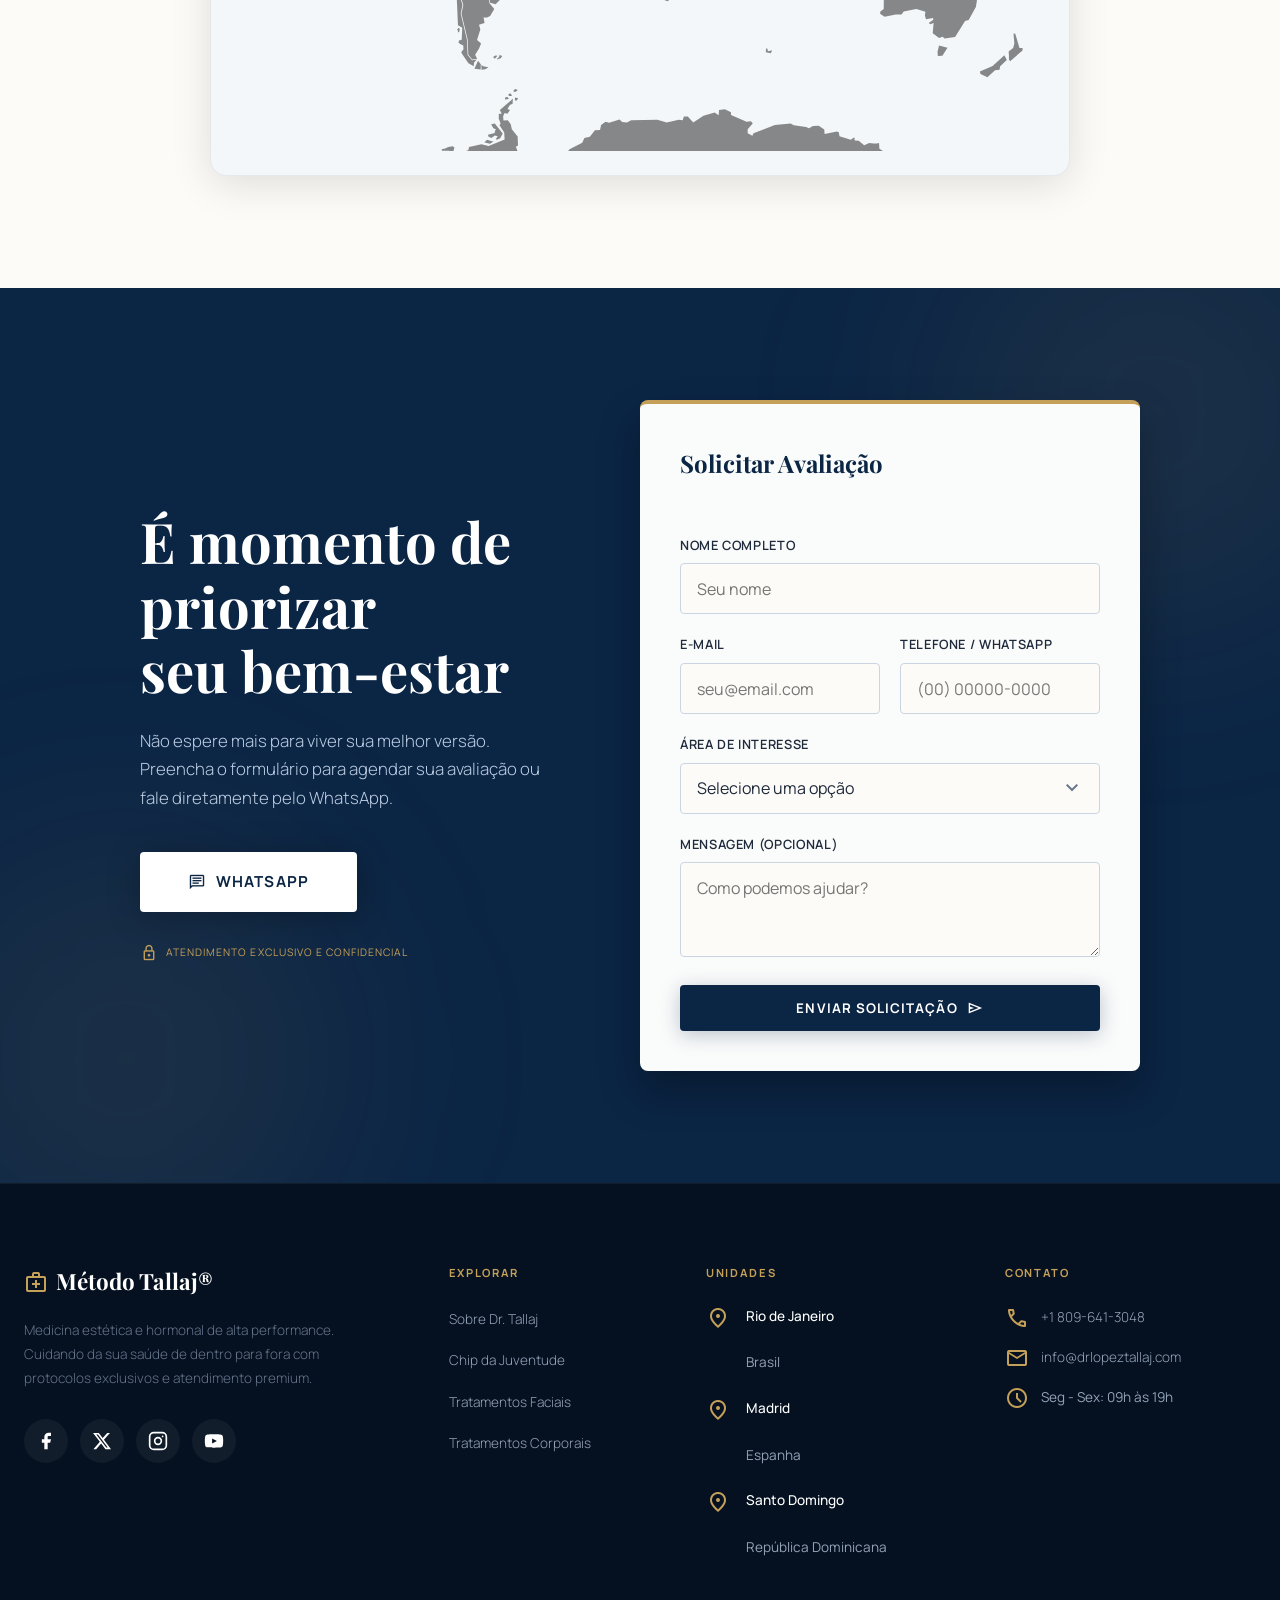
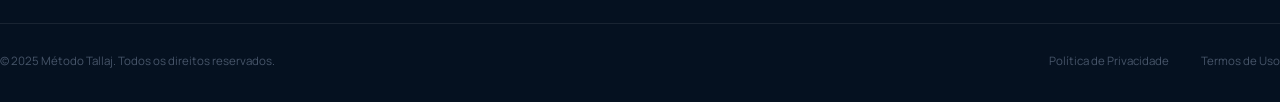
==== commit f93bc902: "SEO: Schema.org, títulos, meta descriptions, alt texts, nav links y mapa local" ====
--- a/index.html
+++ b/index.html
@@ -12,10 +12,10 @@
     </script>
     <meta charset="UTF-8" />
     <meta name="viewport" content="width=device-width, initial-scale=1.0" />
-    <title>Método Tallaj® – Medicina de Excelência</title>
+    <title>Método Tallaj® | Chip da Juventude – Rio de Janeiro, Madrid e Santo Domingo</title>
     <meta
       name="description"
-      content="O Método Tallaj® integra ciência hormonal avançada e estética personalizada. Disponível no Rio de Janeiro, Madrid e Santo Domingo."
+      content="O Método Tallaj® combina o Chip da Juventude® com medicina antienvelhecimento e estética personalizada. Consultas no Rio de Janeiro, Madrid e Santo Domingo."
     />
     <link rel="canonical" href="https://metodotallaj.com/" />
     <link rel="alternate" hreflang="pt-BR" href="./" />
@@ -49,6 +49,63 @@
       rel="stylesheet"
     />
     <link rel="stylesheet" href="style.css" />
+    <!-- Schema.org structured data -->
+    <script type="application/ld+json">
+    {
+      "@context": "https://schema.org",
+      "@graph": [
+        {
+          "@type": "Physician",
+          "@id": "https://metodotallaj.com/#physician",
+          "name": "Dr. Luis López Tallaj",
+          "url": "https://metodotallaj.com/",
+          "image": "https://metodotallaj.com/images/Dr-Lopez-Tallaj.jpg",
+          "description": "Especialista em Cirurgia Plástica Estética, Medicina Antienvelhecimento e criador do protocolo exclusivo Chip da Juventude®.",
+          "medicalSpecialty": ["PlasticSurgery", "Geriatric medicine"],
+          "telephone": "+18096413048",
+          "email": "info@drlopeztallaj.com",
+          "sameAs": [
+            "https://www.seme.org/medicos/directorio/luis-jose-lopez-tallaj-2839",
+            "https://www.amazon.com/stores/author/B0BNF43ZTC"
+          ],
+          "worksFor": {
+            "@type": "MedicalClinic",
+            "@id": "https://metodotallaj.com/#clinic",
+            "name": "Método Tallaj®",
+            "url": "https://metodotallaj.com/",
+            "telephone": "+18096413048",
+            "email": "info@drlopeztallaj.com",
+            "medicalSpecialty": ["PlasticSurgery", "Geriatric medicine"],
+            "location": [
+              {
+                "@type": "Place",
+                "name": "Rio de Janeiro",
+                "address": { "@type": "PostalAddress", "addressCountry": "BR", "addressLocality": "Rio de Janeiro" }
+              },
+              {
+                "@type": "Place",
+                "name": "Madrid",
+                "address": { "@type": "PostalAddress", "addressCountry": "ES", "addressLocality": "Madrid" }
+              },
+              {
+                "@type": "Place",
+                "name": "Santo Domingo",
+                "address": { "@type": "PostalAddress", "addressCountry": "DO", "addressLocality": "Santo Domingo" }
+              }
+            ]
+          }
+        },
+        {
+          "@type": "WebSite",
+          "@id": "https://metodotallaj.com/#website",
+          "url": "https://metodotallaj.com/",
+          "name": "Método Tallaj®",
+          "inLanguage": ["pt-BR", "es"],
+          "publisher": { "@id": "https://metodotallaj.com/#physician" }
+        }
+      ]
+    }
+    </script>
   </head>
   <body>
     <!-- TOP BAR -->
@@ -85,7 +142,7 @@
     <header class="site-header" id="site-header">
       <div class="container header-inner">
         <a
-          href="#"
+          href="./"
           class="logo-link"
           aria-label="Método Tallaj – Página Inicial"
         >
@@ -108,7 +165,7 @@
           ></div>
         </a>
         <nav class="main-nav" aria-label="Navegação Principal">
-          <a href="#" class="nav-link">Início</a>
+          <a href="./" class="nav-link">Início</a>
           <a href="#features" class="nav-link">Método Tallaj®</a>
           <a href="#features" class="nav-link">Chip da Juventude</a>
           <a href="#biography" class="nav-link">Dr. Tallaj</a>
@@ -197,15 +254,18 @@
               <div class="avatars">
                 <img
                   src="https://lh3.googleusercontent.com/aida-public/[base64]"
-                  alt="Paciente"
+                  alt="Paciente satisfeito com o Método Tallaj®"
+                  width="40" height="40"
                 />
                 <img
                   src="https://lh3.googleusercontent.com/aida-public/[base64]"
-                  alt="Paciente"
+                  alt="Paciente satisfeito com o Chip da Juventude®"
+                  width="40" height="40"
                 />
                 <img
                   src="https://lh3.googleusercontent.com/aida-public/[base64]"
-                  alt="Paciente"
+                  alt="Paciente satisfeito com tratamento hormonal Dr. Tallaj"
+                  width="40" height="40"
                 />
               </div>
               <div>
@@ -481,6 +541,7 @@
                 <img
                   src="./images/Dr-Lopez-Tallaj.jpg"
                   alt="Dr. Luis López Tallaj"
+                  width="480" height="600"
                   style="object-fit: cover; object-position: top center;"
                 />
               </div>
@@ -572,9 +633,10 @@
           <div class="map-wrapper">
             <div class="map-inner">
               <img
-                src="https://upload.wikimedia.org/wikipedia/commons/8/80/World_map_-_low_resolution.svg"
-                alt="Mapa Mundi"
+                src="./images/world-map.svg"
+                alt="Presença internacional do Método Tallaj® no Rio de Janeiro, Madrid e Santo Domingo"
                 class="world-map"
+                width="900" height="450"
               />
               <div
                 class="map-pin"
